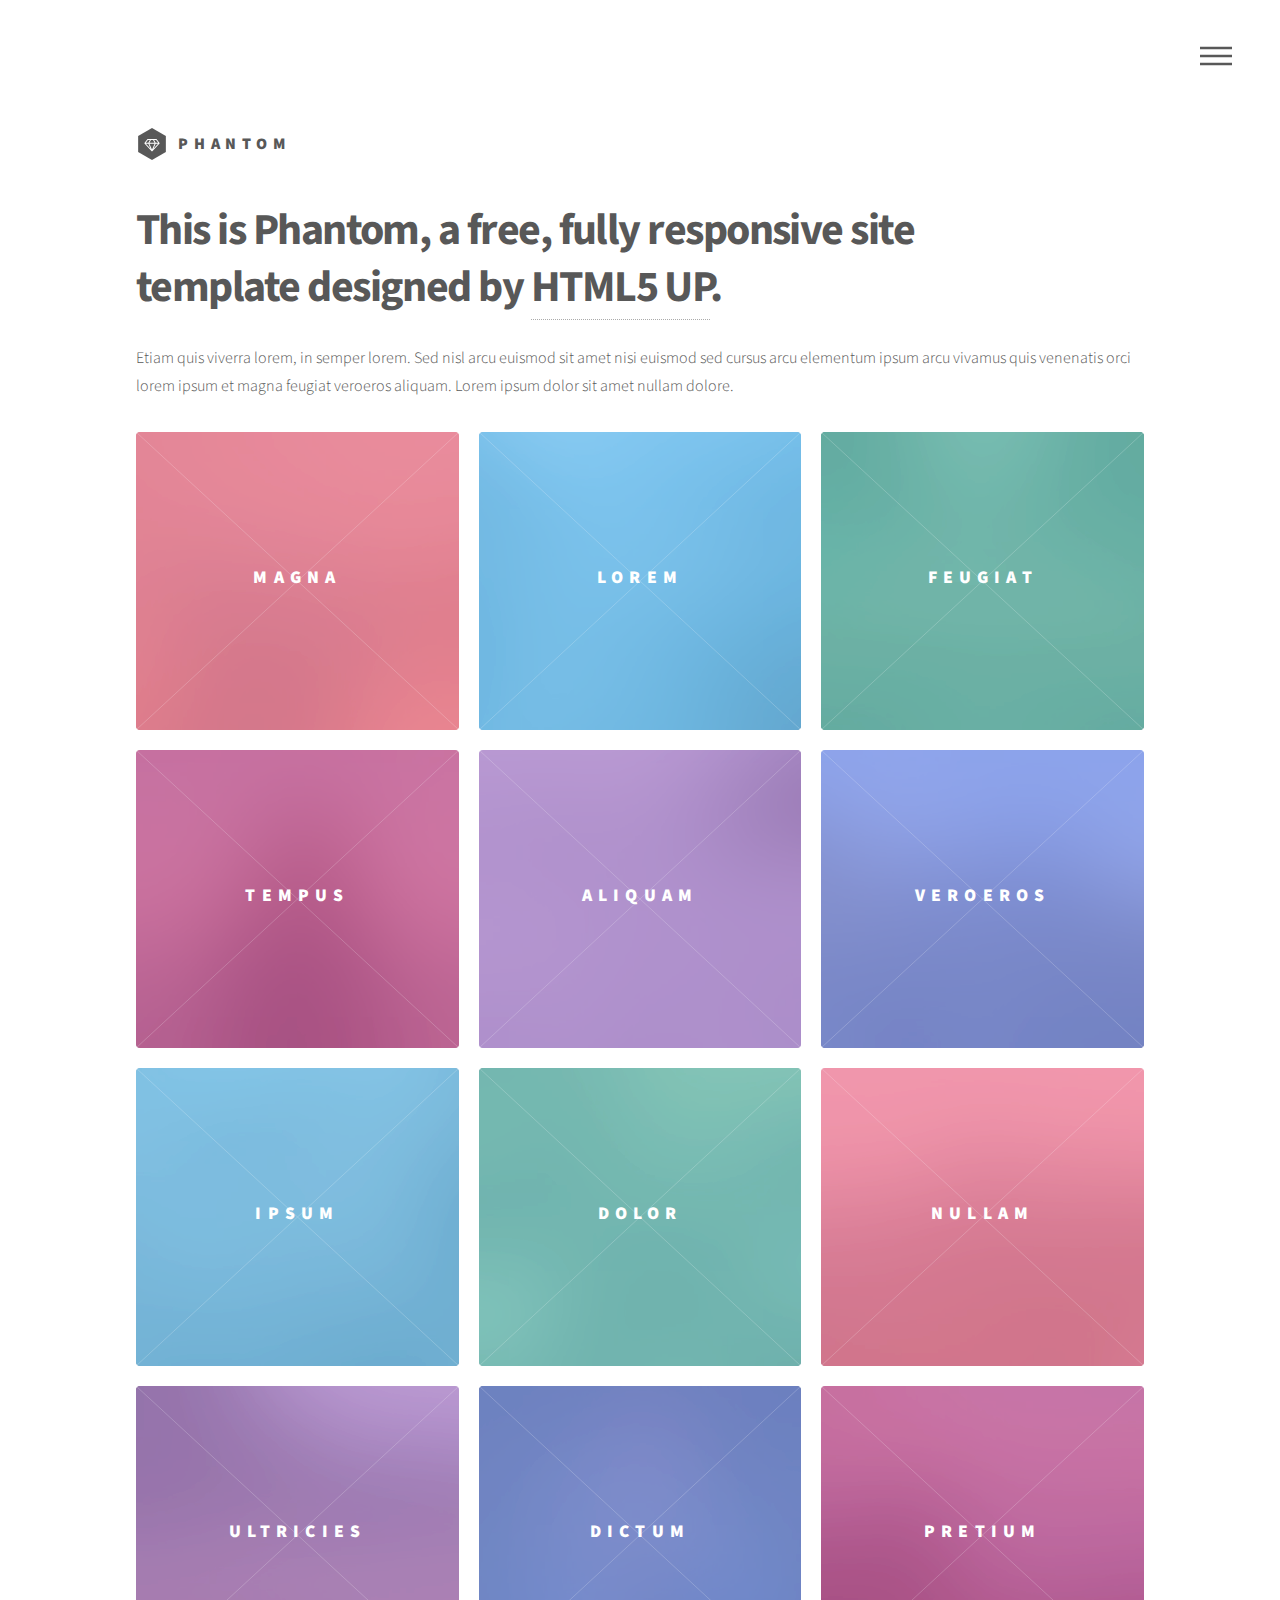
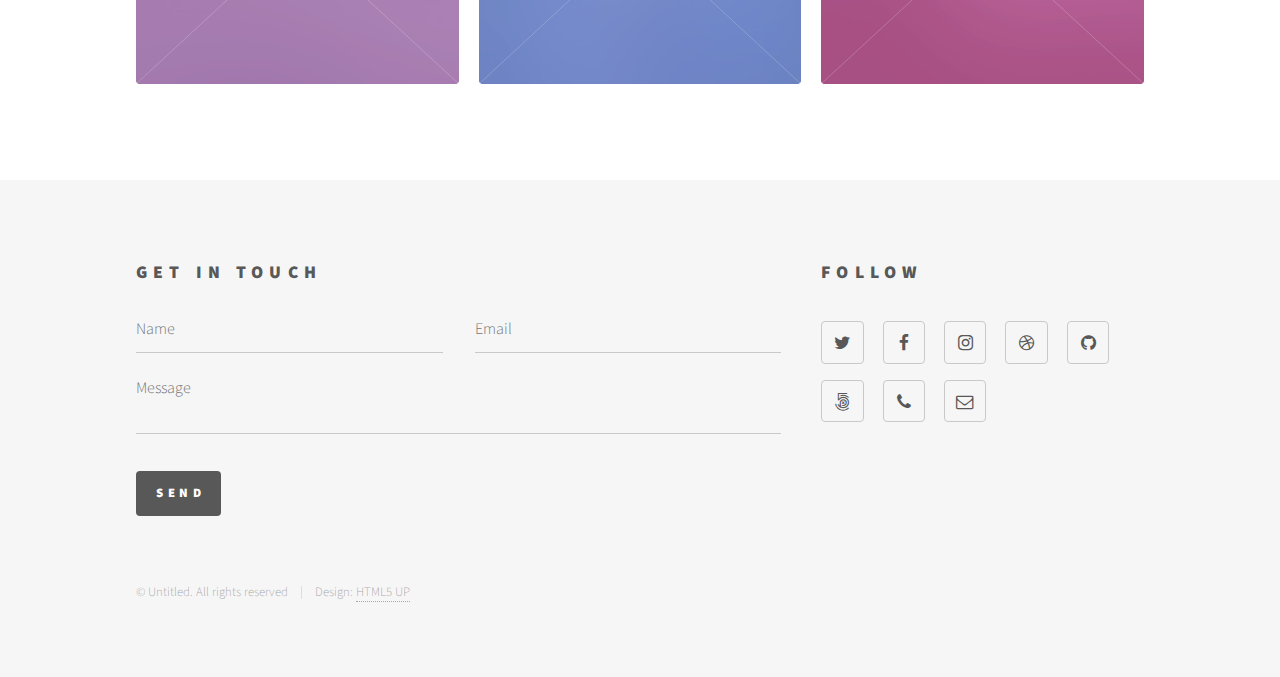
==== phantom/index.html @ 53f266ad "update2" ====
<!DOCTYPE HTML>
<!--
	Phantom by HTML5 UP
	html5up.net | @ajlkn
	Free for personal and commercial use under the CCA 3.0 license (html5up.net/license)
-->
<html>
	<head>
		<title>Phantom by HTML5 UP</title>
		<meta charset="utf-8" />
		<meta name="viewport" content="width=device-width, initial-scale=1" />
		<!--[if lte IE 8]><script src="assets/js/ie/html5shiv.js"></script><![endif]-->
		<link rel="stylesheet" href="assets/css/main.css" />
		<!--[if lte IE 9]><link rel="stylesheet" href="assets/css/ie9.css" /><![endif]-->
		<!--[if lte IE 8]><link rel="stylesheet" href="assets/css/ie8.css" /><![endif]-->
	</head>
	<body>
		<!-- Wrapper -->
			<div id="wrapper">

				<!-- Header -->
					<header id="header">
						<div class="inner">

							<!-- Logo -->
								<a href="index.html" class="logo">
									<span class="symbol"><img src="images/logo.svg" alt="" /></span><span class="title">Phantom</span>
								</a>

							<!-- Nav -->
								<nav>
									<ul>
										<li><a href="#menu">Menu</a></li>
									</ul>
								</nav>

						</div>
					</header>

				<!-- Menu -->
					<nav id="menu">
						<h2>Menu</h2>
						<ul>
							<li><a href="index.html">Home</a></li>
							<li><a href="generic.html">Ipsum veroeros</a></li>
							<li><a href="generic.html">Tempus etiam</a></li>
							<li><a href="generic.html">Consequat dolor</a></li>
							<li><a href="elements.html">Elements</a></li>
						</ul>
					</nav>

				<!-- Main -->
					<div id="main">
						<div class="inner">
							<header>
								<h1>This is Phantom, a free, fully responsive site<br />
								template designed by <a href="http://html5up.net">HTML5 UP</a>.</h1>
								<p>Etiam quis viverra lorem, in semper lorem. Sed nisl arcu euismod sit amet nisi euismod sed cursus arcu elementum ipsum arcu vivamus quis venenatis orci lorem ipsum et magna feugiat veroeros aliquam. Lorem ipsum dolor sit amet nullam dolore.</p>
							</header>
							<section class="tiles">
								<article class="style1">
									<span class="image">
										<img src="images/pic01.jpg" alt="" />
									</span>
									<a href="generic.html">
										<h2>Magna</h2>
										<div class="content">
											<p>Sed nisl arcu euismod sit amet nisi lorem etiam dolor veroeros et feugiat.</p>
										</div>
									</a>
								</article>
								<article class="style2">
									<span class="image">
										<img src="images/pic02.jpg" alt="" />
									</span>
									<a href="generic.html">
										<h2>Lorem</h2>
										<div class="content">
											<p>Sed nisl arcu euismod sit amet nisi lorem etiam dolor veroeros et feugiat.</p>
										</div>
									</a>
								</article>
								<article class="style3">
									<span class="image">
										<img src="images/pic03.jpg" alt="" />
									</span>
									<a href="generic.html">
										<h2>Feugiat</h2>
										<div class="content">
											<p>Sed nisl arcu euismod sit amet nisi lorem etiam dolor veroeros et feugiat.</p>
										</div>
									</a>
								</article>
								<article class="style4">
									<span class="image">
										<img src="images/pic04.jpg" alt="" />
									</span>
									<a href="generic.html">
										<h2>Tempus</h2>
										<div class="content">
											<p>Sed nisl arcu euismod sit amet nisi lorem etiam dolor veroeros et feugiat.</p>
										</div>
									</a>
								</article>
								<article class="style5">
									<span class="image">
										<img src="images/pic05.jpg" alt="" />
									</span>
									<a href="generic.html">
										<h2>Aliquam</h2>
										<div class="content">
											<p>Sed nisl arcu euismod sit amet nisi lorem etiam dolor veroeros et feugiat.</p>
										</div>
									</a>
								</article>
								<article class="style6">
									<span class="image">
										<img src="images/pic06.jpg" alt="" />
									</span>
									<a href="generic.html">
										<h2>Veroeros</h2>
										<div class="content">
											<p>Sed nisl arcu euismod sit amet nisi lorem etiam dolor veroeros et feugiat.</p>
										</div>
									</a>
								</article>
								<article class="style2">
									<span class="image">
										<img src="images/pic07.jpg" alt="" />
									</span>
									<a href="generic.html">
										<h2>Ipsum</h2>
										<div class="content">
											<p>Sed nisl arcu euismod sit amet nisi lorem etiam dolor veroeros et feugiat.</p>
										</div>
									</a>
								</article>
								<article class="style3">
									<span class="image">
										<img src="images/pic08.jpg" alt="" />
									</span>
									<a href="generic.html">
										<h2>Dolor</h2>
										<div class="content">
											<p>Sed nisl arcu euismod sit amet nisi lorem etiam dolor veroeros et feugiat.</p>
										</div>
									</a>
								</article>
								<article class="style1">
									<span class="image">
										<img src="images/pic09.jpg" alt="" />
									</span>
									<a href="generic.html">
										<h2>Nullam</h2>
										<div class="content">
											<p>Sed nisl arcu euismod sit amet nisi lorem etiam dolor veroeros et feugiat.</p>
										</div>
									</a>
								</article>
								<article class="style5">
									<span class="image">
										<img src="images/pic10.jpg" alt="" />
									</span>
									<a href="generic.html">
										<h2>Ultricies</h2>
										<div class="content">
											<p>Sed nisl arcu euismod sit amet nisi lorem etiam dolor veroeros et feugiat.</p>
										</div>
									</a>
								</article>
								<article class="style6">
									<span class="image">
										<img src="images/pic11.jpg" alt="" />
									</span>
									<a href="generic.html">
										<h2>Dictum</h2>
										<div class="content">
											<p>Sed nisl arcu euismod sit amet nisi lorem etiam dolor veroeros et feugiat.</p>
										</div>
									</a>
								</article>
								<article class="style4">
									<span class="image">
										<img src="images/pic12.jpg" alt="" />
									</span>
									<a href="generic.html">
										<h2>Pretium</h2>
										<div class="content">
											<p>Sed nisl arcu euismod sit amet nisi lorem etiam dolor veroeros et feugiat.</p>
										</div>
									</a>
								</article>
							</section>
						</div>
					</div>

				<!-- Footer -->
					<footer id="footer">
						<div class="inner">
							<section>
								<h2>Get in touch</h2>
								<form method="post" action="#">
									<div class="field half first">
										<input type="text" name="name" id="name" placeholder="Name" />
									</div>
									<div class="field half">
										<input type="email" name="email" id="email" placeholder="Email" />
									</div>
									<div class="field">
										<textarea name="message" id="message" placeholder="Message"></textarea>
									</div>
									<ul class="actions">
										<li><input type="submit" value="Send" class="special" /></li>
									</ul>
								</form>
							</section>
							<section>
								<h2>Follow</h2>
								<ul class="icons">
									<li><a href="#" class="icon style2 fa-twitter"><span class="label">Twitter</span></a></li>
									<li><a href="#" class="icon style2 fa-facebook"><span class="label">Facebook</span></a></li>
									<li><a href="#" class="icon style2 fa-instagram"><span class="label">Instagram</span></a></li>
									<li><a href="#" class="icon style2 fa-dribbble"><span class="label">Dribbble</span></a></li>
									<li><a href="#" class="icon style2 fa-github"><span class="label">GitHub</span></a></li>
									<li><a href="#" class="icon style2 fa-500px"><span class="label">500px</span></a></li>
									<li><a href="#" class="icon style2 fa-phone"><span class="label">Phone</span></a></li>
									<li><a href="#" class="icon style2 fa-envelope-o"><span class="label">Email</span></a></li>
								</ul>
							</section>
							<ul class="copyright">
								<li>&copy; Untitled. All rights reserved</li><li>Design: <a href="http://html5up.net">HTML5 UP</a></li>
							</ul>
						</div>
					</footer>

			</div>

		<!-- Scripts -->
			<script src="assets/js/jquery.min.js"></script>
			<script src="assets/js/skel.min.js"></script>
			<script src="assets/js/util.js"></script>
			<!--[if lte IE 8]><script src="assets/js/ie/respond.min.js"></script><![endif]-->
			<script src="assets/js/main.js"></script>

	</body>
</html>
---- phantom/assets/css/main.css ----
@import url(font-awesome.min.css);
@import url("http://fonts.googleapis.com/css?family=Source+Sans+Pro:300,700,900");

/*
	Phantom by HTML5 UP
	html5up.net | @ajlkn
	Free for personal and commercial use under the CCA 3.0 license (html5up.net/license)
*/

/* Reset */

	html, body, div, span, applet, object, iframe, h1, h2, h3, h4, h5, h6, p, blockquote, pre, a, abbr, acronym, address, big, cite, code, del, dfn, em, img, ins, kbd, q, s, samp, small, strike, strong, sub, sup, tt, var, b, u, i, center, dl, dt, dd, ol, ul, li, fieldset, form, label, legend, table, caption, tbody, tfoot, thead, tr, th, td, article, aside, canvas, details, embed, figure, figcaption, footer, header, hgroup, menu, nav, output, ruby, section, summary, time, mark, audio, video {
		margin: 0;
		padding: 0;
		border: 0;
		font-size: 100%;
		font: inherit;
		vertical-align: baseline;
	}

	article, aside, details, figcaption, figure, footer, header, hgroup, menu, nav, section {
		display: block;
	}

	body {
		line-height: 1;
	}

	ol, ul {
		list-style: none;
	}

	blockquote, q {
		quotes: none;
	}

	blockquote:before, blockquote:after, q:before, q:after {
		content: '';
		content: none;
	}

	table {
		border-collapse: collapse;
		border-spacing: 0;
	}

	body {
		-webkit-text-size-adjust: none;
	}

/* Box Model */

	*, *:before, *:after {
		-moz-box-sizing: border-box;
		-webkit-box-sizing: border-box;
		box-sizing: border-box;
	}

/* Grid */

	.row {
		border-bottom: solid 1px transparent;
		-moz-box-sizing: border-box;
		-webkit-box-sizing: border-box;
		box-sizing: border-box;
	}

	.row > * {
		float: left;
		-moz-box-sizing: border-box;
		-webkit-box-sizing: border-box;
		box-sizing: border-box;
	}

	.row:after, .row:before {
		content: '';
		display: block;
		clear: both;
		height: 0;
	}

	.row.uniform > * > :first-child {
		margin-top: 0;
	}

	.row.uniform > * > :last-child {
		margin-bottom: 0;
	}

	.row.\30 \25 > * {
		padding: 0 0 0 0em;
	}

	.row.\30 \25 {
		margin: 0 0 -1px 0em;
	}

	.row.uniform.\30 \25 > * {
		padding: 0em 0 0 0em;
	}

	.row.uniform.\30 \25 {
		margin: 0em 0 -1px 0em;
	}

	.row > * {
		padding: 0 0 0 2em;
	}

	.row {
		margin: 0 0 -1px -2em;
	}

	.row.uniform > * {
		padding: 2em 0 0 2em;
	}

	.row.uniform {
		margin: -2em 0 -1px -2em;
	}

	.row.\32 00\25 > * {
		padding: 0 0 0 4em;
	}

	.row.\32 00\25 {
		margin: 0 0 -1px -4em;
	}

	.row.uniform.\32 00\25 > * {
		padding: 4em 0 0 4em;
	}

	.row.uniform.\32 00\25 {
		margin: -4em 0 -1px -4em;
	}

	.row.\31 50\25 > * {
		padding: 0 0 0 3em;
	}

	.row.\31 50\25 {
		margin: 0 0 -1px -3em;
	}

	.row.uniform.\31 50\25 > * {
		padding: 3em 0 0 3em;
	}

	.row.uniform.\31 50\25 {
		margin: -3em 0 -1px -3em;
	}

	.row.\35 0\25 > * {
		padding: 0 0 0 1em;
	}

	.row.\35 0\25 {
		margin: 0 0 -1px -1em;
	}

	.row.uniform.\35 0\25 > * {
		padding: 1em 0 0 1em;
	}

	.row.uniform.\35 0\25 {
		margin: -1em 0 -1px -1em;
	}

	.row.\32 5\25 > * {
		padding: 0 0 0 0.5em;
	}

	.row.\32 5\25 {
		margin: 0 0 -1px -0.5em;
	}

	.row.uniform.\32 5\25 > * {
		padding: 0.5em 0 0 0.5em;
	}

	.row.uniform.\32 5\25 {
		margin: -0.5em 0 -1px -0.5em;
	}

	.\31 2u, .\31 2u\24 {
		width: 100%;
		clear: none;
		margin-left: 0;
	}

	.\31 1u, .\31 1u\24 {
		width: 91.6666666667%;
		clear: none;
		margin-left: 0;
	}

	.\31 0u, .\31 0u\24 {
		width: 83.3333333333%;
		clear: none;
		margin-left: 0;
	}

	.\39 u, .\39 u\24 {
		width: 75%;
		clear: none;
		margin-left: 0;
	}

	.\38 u, .\38 u\24 {
		width: 66.6666666667%;
		clear: none;
		margin-left: 0;
	}

	.\37 u, .\37 u\24 {
		width: 58.3333333333%;
		clear: none;
		margin-left: 0;
	}

	.\36 u, .\36 u\24 {
		width: 50%;
		clear: none;
		margin-left: 0;
	}

	.\35 u, .\35 u\24 {
		width: 41.6666666667%;
		clear: none;
		margin-left: 0;
	}

	.\34 u, .\34 u\24 {
		width: 33.3333333333%;
		clear: none;
		margin-left: 0;
	}

	.\33 u, .\33 u\24 {
		width: 25%;
		clear: none;
		margin-left: 0;
	}

	.\32 u, .\32 u\24 {
		width: 16.6666666667%;
		clear: none;
		margin-left: 0;
	}

	.\31 u, .\31 u\24 {
		width: 8.3333333333%;
		clear: none;
		margin-left: 0;
	}

	.\31 2u\24 + *,
	.\31 1u\24 + *,
	.\31 0u\24 + *,
	.\39 u\24 + *,
	.\38 u\24 + *,
	.\37 u\24 + *,
	.\36 u\24 + *,
	.\35 u\24 + *,
	.\34 u\24 + *,
	.\33 u\24 + *,
	.\32 u\24 + *,
	.\31 u\24 + * {
		clear: left;
	}

	.\-11u {
		margin-left: 91.66667%;
	}

	.\-10u {
		margin-left: 83.33333%;
	}

	.\-9u {
		margin-left: 75%;
	}

	.\-8u {
		margin-left: 66.66667%;
	}

	.\-7u {
		margin-left: 58.33333%;
	}

	.\-6u {
		margin-left: 50%;
	}

	.\-5u {
		margin-left: 41.66667%;
	}

	.\-4u {
		margin-left: 33.33333%;
	}

	.\-3u {
		margin-left: 25%;
	}

	.\-2u {
		margin-left: 16.66667%;
	}

	.\-1u {
		margin-left: 8.33333%;
	}

	@media screen and (max-width: 1680px) {

		.row > * {
			padding: 0 0 0 2em;
		}

		.row {
			margin: 0 0 -1px -2em;
		}

		.row.uniform > * {
			padding: 2em 0 0 2em;
		}

		.row.uniform {
			margin: -2em 0 -1px -2em;
		}

		.row.\32 00\25 > * {
			padding: 0 0 0 4em;
		}

		.row.\32 00\25 {
			margin: 0 0 -1px -4em;
		}

		.row.uniform.\32 00\25 > * {
			padding: 4em 0 0 4em;
		}

		.row.uniform.\32 00\25 {
			margin: -4em 0 -1px -4em;
		}

		.row.\31 50\25 > * {
			padding: 0 0 0 3em;
		}

		.row.\31 50\25 {
			margin: 0 0 -1px -3em;
		}

		.row.uniform.\31 50\25 > * {
			padding: 3em 0 0 3em;
		}

		.row.uniform.\31 50\25 {
			margin: -3em 0 -1px -3em;
		}

		.row.\35 0\25 > * {
			padding: 0 0 0 1em;
		}

		.row.\35 0\25 {
			margin: 0 0 -1px -1em;
		}

		.row.uniform.\35 0\25 > * {
			padding: 1em 0 0 1em;
		}

		.row.uniform.\35 0\25 {
			margin: -1em 0 -1px -1em;
		}

		.row.\32 5\25 > * {
			padding: 0 0 0 0.5em;
		}

		.row.\32 5\25 {
			margin: 0 0 -1px -0.5em;
		}

		.row.uniform.\32 5\25 > * {
			padding: 0.5em 0 0 0.5em;
		}

		.row.uniform.\32 5\25 {
			margin: -0.5em 0 -1px -0.5em;
		}

		.\31 2u\28xlarge\29, .\31 2u\24\28xlarge\29 {
			width: 100%;
			clear: none;
			margin-left: 0;
		}

		.\31 1u\28xlarge\29, .\31 1u\24\28xlarge\29 {
			width: 91.6666666667%;
			clear: none;
			margin-left: 0;
		}

		.\31 0u\28xlarge\29, .\31 0u\24\28xlarge\29 {
			width: 83.3333333333%;
			clear: none;
			margin-left: 0;
		}

		.\39 u\28xlarge\29, .\39 u\24\28xlarge\29 {
			width: 75%;
			clear: none;
			margin-left: 0;
		}

		.\38 u\28xlarge\29, .\38 u\24\28xlarge\29 {
			width: 66.6666666667%;
			clear: none;
			margin-left: 0;
		}

		.\37 u\28xlarge\29, .\37 u\24\28xlarge\29 {
			width: 58.3333333333%;
			clear: none;
			margin-left: 0;
		}

		.\36 u\28xlarge\29, .\36 u\24\28xlarge\29 {
			width: 50%;
			clear: none;
			margin-left: 0;
		}

		.\35 u\28xlarge\29, .\35 u\24\28xlarge\29 {
			width: 41.6666666667%;
			clear: none;
			margin-left: 0;
		}

		.\34 u\28xlarge\29, .\34 u\24\28xlarge\29 {
			width: 33.3333333333%;
			clear: none;
			margin-left: 0;
		}

		.\33 u\28xlarge\29, .\33 u\24\28xlarge\29 {
			width: 25%;
			clear: none;
			margin-left: 0;
		}

		.\32 u\28xlarge\29, .\32 u\24\28xlarge\29 {
			width: 16.6666666667%;
			clear: none;
			margin-left: 0;
		}

		.\31 u\28xlarge\29, .\31 u\24\28xlarge\29 {
			width: 8.3333333333%;
			clear: none;
			margin-left: 0;
		}

		.\31 2u\24\28xlarge\29 + *,
		.\31 1u\24\28xlarge\29 + *,
		.\31 0u\24\28xlarge\29 + *,
		.\39 u\24\28xlarge\29 + *,
		.\38 u\24\28xlarge\29 + *,
		.\37 u\24\28xlarge\29 + *,
		.\36 u\24\28xlarge\29 + *,
		.\35 u\24\28xlarge\29 + *,
		.\34 u\24\28xlarge\29 + *,
		.\33 u\24\28xlarge\29 + *,
		.\32 u\24\28xlarge\29 + *,
		.\31 u\24\28xlarge\29 + * {
			clear: left;
		}

		.\-11u\28xlarge\29 {
			margin-left: 91.66667%;
		}

		.\-10u\28xlarge\29 {
			margin-left: 83.33333%;
		}

		.\-9u\28xlarge\29 {
			margin-left: 75%;
		}

		.\-8u\28xlarge\29 {
			margin-left: 66.66667%;
		}

		.\-7u\28xlarge\29 {
			margin-left: 58.33333%;
		}

		.\-6u\28xlarge\29 {
			margin-left: 50%;
		}

		.\-5u\28xlarge\29 {
			margin-left: 41.66667%;
		}

		.\-4u\28xlarge\29 {
			margin-left: 33.33333%;
		}

		.\-3u\28xlarge\29 {
			margin-left: 25%;
		}

		.\-2u\28xlarge\29 {
			margin-left: 16.66667%;
		}

		.\-1u\28xlarge\29 {
			margin-left: 8.33333%;
		}

	}

	@media screen and (max-width: 1280px) {

		.row > * {
			padding: 0 0 0 2em;
		}

		.row {
			margin: 0 0 -1px -2em;
		}

		.row.uniform > * {
			padding: 2em 0 0 2em;
		}

		.row.uniform {
			margin: -2em 0 -1px -2em;
		}

		.row.\32 00\25 > * {
			padding: 0 0 0 4em;
		}

		.row.\32 00\25 {
			margin: 0 0 -1px -4em;
		}

		.row.uniform.\32 00\25 > * {
			padding: 4em 0 0 4em;
		}

		.row.uniform.\32 00\25 {
			margin: -4em 0 -1px -4em;
		}

		.row.\31 50\25 > * {
			padding: 0 0 0 3em;
		}

		.row.\31 50\25 {
			margin: 0 0 -1px -3em;
		}

		.row.uniform.\31 50\25 > * {
			padding: 3em 0 0 3em;
		}

		.row.uniform.\31 50\25 {
			margin: -3em 0 -1px -3em;
		}

		.row.\35 0\25 > * {
			padding: 0 0 0 1em;
		}

		.row.\35 0\25 {
			margin: 0 0 -1px -1em;
		}

		.row.uniform.\35 0\25 > * {
			padding: 1em 0 0 1em;
		}

		.row.uniform.\35 0\25 {
			margin: -1em 0 -1px -1em;
		}

		.row.\32 5\25 > * {
			padding: 0 0 0 0.5em;
		}

		.row.\32 5\25 {
			margin: 0 0 -1px -0.5em;
		}

		.row.uniform.\32 5\25 > * {
			padding: 0.5em 0 0 0.5em;
		}

		.row.uniform.\32 5\25 {
			margin: -0.5em 0 -1px -0.5em;
		}

		.\31 2u\28large\29, .\31 2u\24\28large\29 {
			width: 100%;
			clear: none;
			margin-left: 0;
		}

		.\31 1u\28large\29, .\31 1u\24\28large\29 {
			width: 91.6666666667%;
			clear: none;
			margin-left: 0;
		}

		.\31 0u\28large\29, .\31 0u\24\28large\29 {
			width: 83.3333333333%;
			clear: none;
			margin-left: 0;
		}

		.\39 u\28large\29, .\39 u\24\28large\29 {
			width: 75%;
			clear: none;
			margin-left: 0;
		}

		.\38 u\28large\29, .\38 u\24\28large\29 {
			width: 66.6666666667%;
			clear: none;
			margin-left: 0;
		}

		.\37 u\28large\29, .\37 u\24\28large\29 {
			width: 58.3333333333%;
			clear: none;
			margin-left: 0;
		}

		.\36 u\28large\29, .\36 u\24\28large\29 {
			width: 50%;
			clear: none;
			margin-left: 0;
		}

		.\35 u\28large\29, .\35 u\24\28large\29 {
			width: 41.6666666667%;
			clear: none;
			margin-left: 0;
		}

		.\34 u\28large\29, .\34 u\24\28large\29 {
			width: 33.3333333333%;
			clear: none;
			margin-left: 0;
		}

		.\33 u\28large\29, .\33 u\24\28large\29 {
			width: 25%;
			clear: none;
			margin-left: 0;
		}

		.\32 u\28large\29, .\32 u\24\28large\29 {
			width: 16.6666666667%;
			clear: none;
			margin-left: 0;
		}

		.\31 u\28large\29, .\31 u\24\28large\29 {
			width: 8.3333333333%;
			clear: none;
			margin-left: 0;
		}

		.\31 2u\24\28large\29 + *,
		.\31 1u\24\28large\29 + *,
		.\31 0u\24\28large\29 + *,
		.\39 u\24\28large\29 + *,
		.\38 u\24\28large\29 + *,
		.\37 u\24\28large\29 + *,
		.\36 u\24\28large\29 + *,
		.\35 u\24\28large\29 + *,
		.\34 u\24\28large\29 + *,
		.\33 u\24\28large\29 + *,
		.\32 u\24\28large\29 + *,
		.\31 u\24\28large\29 + * {
			clear: left;
		}

		.\-11u\28large\29 {
			margin-left: 91.66667%;
		}

		.\-10u\28large\29 {
			margin-left: 83.33333%;
		}

		.\-9u\28large\29 {
			margin-left: 75%;
		}

		.\-8u\28large\29 {
			margin-left: 66.66667%;
		}

		.\-7u\28large\29 {
			margin-left: 58.33333%;
		}

		.\-6u\28large\29 {
			margin-left: 50%;
		}

		.\-5u\28large\29 {
			margin-left: 41.66667%;
		}

		.\-4u\28large\29 {
			margin-left: 33.33333%;
		}

		.\-3u\28large\29 {
			margin-left: 25%;
		}

		.\-2u\28large\29 {
			margin-left: 16.66667%;
		}

		.\-1u\28large\29 {
			margin-left: 8.33333%;
		}

	}

	@media screen and (max-width: 980px) {

		.row > * {
			padding: 0 0 0 1.5em;
		}

		.row {
			margin: 0 0 -1px -1.5em;
		}

		.row.uniform > * {
			padding: 1.5em 0 0 1.5em;
		}

		.row.uniform {
			margin: -1.5em 0 -1px -1.5em;
		}

		.row.\32 00\25 > * {
			padding: 0 0 0 3em;
		}

		.row.\32 00\25 {
			margin: 0 0 -1px -3em;
		}

		.row.uniform.\32 00\25 > * {
			padding: 3em 0 0 3em;
		}

		.row.uniform.\32 00\25 {
			margin: -3em 0 -1px -3em;
		}

		.row.\31 50\25 > * {
			padding: 0 0 0 2.25em;
		}

		.row.\31 50\25 {
			margin: 0 0 -1px -2.25em;
		}

		.row.uniform.\31 50\25 > * {
			padding: 2.25em 0 0 2.25em;
		}

		.row.uniform.\31 50\25 {
			margin: -2.25em 0 -1px -2.25em;
		}

		.row.\35 0\25 > * {
			padding: 0 0 0 0.75em;
		}

		.row.\35 0\25 {
			margin: 0 0 -1px -0.75em;
		}

		.row.uniform.\35 0\25 > * {
			padding: 0.75em 0 0 0.75em;
		}

		.row.uniform.\35 0\25 {
			margin: -0.75em 0 -1px -0.75em;
		}

		.row.\32 5\25 > * {
			padding: 0 0 0 0.375em;
		}

		.row.\32 5\25 {
			margin: 0 0 -1px -0.375em;
		}

		.row.uniform.\32 5\25 > * {
			padding: 0.375em 0 0 0.375em;
		}

		.row.uniform.\32 5\25 {
			margin: -0.375em 0 -1px -0.375em;
		}

		.\31 2u\28medium\29, .\31 2u\24\28medium\29 {
			width: 100%;
			clear: none;
			margin-left: 0;
		}

		.\31 1u\28medium\29, .\31 1u\24\28medium\29 {
			width: 91.6666666667%;
			clear: none;
			margin-left: 0;
		}

		.\31 0u\28medium\29, .\31 0u\24\28medium\29 {
			width: 83.3333333333%;
			clear: none;
			margin-left: 0;
		}

		.\39 u\28medium\29, .\39 u\24\28medium\29 {
			width: 75%;
			clear: none;
			margin-left: 0;
		}

		.\38 u\28medium\29, .\38 u\24\28medium\29 {
			width: 66.6666666667%;
			clear: none;
			margin-left: 0;
		}

		.\37 u\28medium\29, .\37 u\24\28medium\29 {
			width: 58.3333333333%;
			clear: none;
			margin-left: 0;
		}

		.\36 u\28medium\29, .\36 u\24\28medium\29 {
			width: 50%;
			clear: none;
			margin-left: 0;
		}

		.\35 u\28medium\29, .\35 u\24\28medium\29 {
			width: 41.6666666667%;
			clear: none;
			margin-left: 0;
		}

		.\34 u\28medium\29, .\34 u\24\28medium\29 {
			width: 33.3333333333%;
			clear: none;
			margin-left: 0;
		}

		.\33 u\28medium\29, .\33 u\24\28medium\29 {
			width: 25%;
			clear: none;
			margin-left: 0;
		}

		.\32 u\28medium\29, .\32 u\24\28medium\29 {
			width: 16.6666666667%;
			clear: none;
			margin-left: 0;
		}

		.\31 u\28medium\29, .\31 u\24\28medium\29 {
			width: 8.3333333333%;
			clear: none;
			margin-left: 0;
		}

		.\31 2u\24\28medium\29 + *,
		.\31 1u\24\28medium\29 + *,
		.\31 0u\24\28medium\29 + *,
		.\39 u\24\28medium\29 + *,
		.\38 u\24\28medium\29 + *,
		.\37 u\24\28medium\29 + *,
		.\36 u\24\28medium\29 + *,
		.\35 u\24\28medium\29 + *,
		.\34 u\24\28medium\29 + *,
		.\33 u\24\28medium\29 + *,
		.\32 u\24\28medium\29 + *,
		.\31 u\24\28medium\29 + * {
			clear: left;
		}

		.\-11u\28medium\29 {
			margin-left: 91.66667%;
		}

		.\-10u\28medium\29 {
			margin-left: 83.33333%;
		}

		.\-9u\28medium\29 {
			margin-left: 75%;
		}

		.\-8u\28medium\29 {
			margin-left: 66.66667%;
		}

		.\-7u\28medium\29 {
			margin-left: 58.33333%;
		}

		.\-6u\28medium\29 {
			margin-left: 50%;
		}

		.\-5u\28medium\29 {
			margin-left: 41.66667%;
		}

		.\-4u\28medium\29 {
			margin-left: 33.33333%;
		}

		.\-3u\28medium\29 {
			margin-left: 25%;
		}

		.\-2u\28medium\29 {
			margin-left: 16.66667%;
		}

		.\-1u\28medium\29 {
			margin-left: 8.33333%;
		}

	}

	@media screen and (max-width: 736px) {

		.row > * {
			padding: 0 0 0 1em;
		}

		.row {
			margin: 0 0 -1px -1em;
		}

		.row.uniform > * {
			padding: 1em 0 0 1em;
		}

		.row.uniform {
			margin: -1em 0 -1px -1em;
		}

		.row.\32 00\25 > * {
			padding: 0 0 0 2em;
		}

		.row.\32 00\25 {
			margin: 0 0 -1px -2em;
		}

		.row.uniform.\32 00\25 > * {
			padding: 2em 0 0 2em;
		}

		.row.uniform.\32 00\25 {
			margin: -2em 0 -1px -2em;
		}

		.row.\31 50\25 > * {
			padding: 0 0 0 1.5em;
		}

		.row.\31 50\25 {
			margin: 0 0 -1px -1.5em;
		}

		.row.uniform.\31 50\25 > * {
			padding: 1.5em 0 0 1.5em;
		}

		.row.uniform.\31 50\25 {
			margin: -1.5em 0 -1px -1.5em;
		}

		.row.\35 0\25 > * {
			padding: 0 0 0 0.5em;
		}

		.row.\35 0\25 {
			margin: 0 0 -1px -0.5em;
		}

		.row.uniform.\35 0\25 > * {
			padding: 0.5em 0 0 0.5em;
		}

		.row.uniform.\35 0\25 {
			margin: -0.5em 0 -1px -0.5em;
		}

		.row.\32 5\25 > * {
			padding: 0 0 0 0.25em;
		}

		.row.\32 5\25 {
			margin: 0 0 -1px -0.25em;
		}

		.row.uniform.\32 5\25 > * {
			padding: 0.25em 0 0 0.25em;
		}

		.row.uniform.\32 5\25 {
			margin: -0.25em 0 -1px -0.25em;
		}

		.\31 2u\28small\29, .\31 2u\24\28small\29 {
			width: 100%;
			clear: none;
			margin-left: 0;
		}

		.\31 1u\28small\29, .\31 1u\24\28small\29 {
			width: 91.6666666667%;
			clear: none;
			margin-left: 0;
		}

		.\31 0u\28small\29, .\31 0u\24\28small\29 {
			width: 83.3333333333%;
			clear: none;
			margin-left: 0;
		}

		.\39 u\28small\29, .\39 u\24\28small\29 {
			width: 75%;
			clear: none;
			margin-left: 0;
		}

		.\38 u\28small\29, .\38 u\24\28small\29 {
			width: 66.6666666667%;
			clear: none;
			margin-left: 0;
		}

		.\37 u\28small\29, .\37 u\24\28small\29 {
			width: 58.3333333333%;
			clear: none;
			margin-left: 0;
		}

		.\36 u\28small\29, .\36 u\24\28small\29 {
			width: 50%;
			clear: none;
			margin-left: 0;
		}

		.\35 u\28small\29, .\35 u\24\28small\29 {
			width: 41.6666666667%;
			clear: none;
			margin-left: 0;
		}

		.\34 u\28small\29, .\34 u\24\28small\29 {
			width: 33.3333333333%;
			clear: none;
			margin-left: 0;
		}

		.\33 u\28small\29, .\33 u\24\28small\29 {
			width: 25%;
			clear: none;
			margin-left: 0;
		}

		.\32 u\28small\29, .\32 u\24\28small\29 {
			width: 16.6666666667%;
			clear: none;
			margin-left: 0;
		}

		.\31 u\28small\29, .\31 u\24\28small\29 {
			width: 8.3333333333%;
			clear: none;
			margin-left: 0;
		}

		.\31 2u\24\28small\29 + *,
		.\31 1u\24\28small\29 + *,
		.\31 0u\24\28small\29 + *,
		.\39 u\24\28small\29 + *,
		.\38 u\24\28small\29 + *,
		.\37 u\24\28small\29 + *,
		.\36 u\24\28small\29 + *,
		.\35 u\24\28small\29 + *,
		.\34 u\24\28small\29 + *,
		.\33 u\24\28small\29 + *,
		.\32 u\24\28small\29 + *,
		.\31 u\24\28small\29 + * {
			clear: left;
		}

		.\-11u\28small\29 {
			margin-left: 91.66667%;
		}

		.\-10u\28small\29 {
			margin-left: 83.33333%;
		}

		.\-9u\28small\29 {
			margin-left: 75%;
		}

		.\-8u\28small\29 {
			margin-left: 66.66667%;
		}

		.\-7u\28small\29 {
			margin-left: 58.33333%;
		}

		.\-6u\28small\29 {
			margin-left: 50%;
		}

		.\-5u\28small\29 {
			margin-left: 41.66667%;
		}

		.\-4u\28small\29 {
			margin-left: 33.33333%;
		}

		.\-3u\28small\29 {
			margin-left: 25%;
		}

		.\-2u\28small\29 {
			margin-left: 16.66667%;
		}

		.\-1u\28small\29 {
			margin-left: 8.33333%;
		}

	}

	@media screen and (max-width: 480px) {

		.row > * {
			padding: 0 0 0 1em;
		}

		.row {
			margin: 0 0 -1px -1em;
		}

		.row.uniform > * {
			padding: 1em 0 0 1em;
		}

		.row.uniform {
			margin: -1em 0 -1px -1em;
		}

		.row.\32 00\25 > * {
			padding: 0 0 0 2em;
		}

		.row.\32 00\25 {
			margin: 0 0 -1px -2em;
		}

		.row.uniform.\32 00\25 > * {
			padding: 2em 0 0 2em;
		}

		.row.uniform.\32 00\25 {
			margin: -2em 0 -1px -2em;
		}

		.row.\31 50\25 > * {
			padding: 0 0 0 1.5em;
		}

		.row.\31 50\25 {
			margin: 0 0 -1px -1.5em;
		}

		.row.uniform.\31 50\25 > * {
			padding: 1.5em 0 0 1.5em;
		}

		.row.uniform.\31 50\25 {
			margin: -1.5em 0 -1px -1.5em;
		}

		.row.\35 0\25 > * {
			padding: 0 0 0 0.5em;
		}

		.row.\35 0\25 {
			margin: 0 0 -1px -0.5em;
		}

		.row.uniform.\35 0\25 > * {
			padding: 0.5em 0 0 0.5em;
		}

		.row.uniform.\35 0\25 {
			margin: -0.5em 0 -1px -0.5em;
		}

		.row.\32 5\25 > * {
			padding: 0 0 0 0.25em;
		}

		.row.\32 5\25 {
			margin: 0 0 -1px -0.25em;
		}

		.row.uniform.\32 5\25 > * {
			padding: 0.25em 0 0 0.25em;
		}

		.row.uniform.\32 5\25 {
			margin: -0.25em 0 -1px -0.25em;
		}

		.\31 2u\28xsmall\29, .\31 2u\24\28xsmall\29 {
			width: 100%;
			clear: none;
			margin-left: 0;
		}

		.\31 1u\28xsmall\29, .\31 1u\24\28xsmall\29 {
			width: 91.6666666667%;
			clear: none;
			margin-left: 0;
		}

		.\31 0u\28xsmall\29, .\31 0u\24\28xsmall\29 {
			width: 83.3333333333%;
			clear: none;
			margin-left: 0;
		}

		.\39 u\28xsmall\29, .\39 u\24\28xsmall\29 {
			width: 75%;
			clear: none;
			margin-left: 0;
		}

		.\38 u\28xsmall\29, .\38 u\24\28xsmall\29 {
			width: 66.6666666667%;
			clear: none;
			margin-left: 0;
		}

		.\37 u\28xsmall\29, .\37 u\24\28xsmall\29 {
			width: 58.3333333333%;
			clear: none;
			margin-left: 0;
		}

		.\36 u\28xsmall\29, .\36 u\24\28xsmall\29 {
			width: 50%;
			clear: none;
			margin-left: 0;
		}

		.\35 u\28xsmall\29, .\35 u\24\28xsmall\29 {
			width: 41.6666666667%;
			clear: none;
			margin-left: 0;
		}

		.\34 u\28xsmall\29, .\34 u\24\28xsmall\29 {
			width: 33.3333333333%;
			clear: none;
			margin-left: 0;
		}

		.\33 u\28xsmall\29, .\33 u\24\28xsmall\29 {
			width: 25%;
			clear: none;
			margin-left: 0;
		}

		.\32 u\28xsmall\29, .\32 u\24\28xsmall\29 {
			width: 16.6666666667%;
			clear: none;
			margin-left: 0;
		}

		.\31 u\28xsmall\29, .\31 u\24\28xsmall\29 {
			width: 8.3333333333%;
			clear: none;
			margin-left: 0;
		}

		.\31 2u\24\28xsmall\29 + *,
		.\31 1u\24\28xsmall\29 + *,
		.\31 0u\24\28xsmall\29 + *,
		.\39 u\24\28xsmall\29 + *,
		.\38 u\24\28xsmall\29 + *,
		.\37 u\24\28xsmall\29 + *,
		.\36 u\24\28xsmall\29 + *,
		.\35 u\24\28xsmall\29 + *,
		.\34 u\24\28xsmall\29 + *,
		.\33 u\24\28xsmall\29 + *,
		.\32 u\24\28xsmall\29 + *,
		.\31 u\24\28xsmall\29 + * {
			clear: left;
		}

		.\-11u\28xsmall\29 {
			margin-left: 91.66667%;
		}

		.\-10u\28xsmall\29 {
			margin-left: 83.33333%;
		}

		.\-9u\28xsmall\29 {
			margin-left: 75%;
		}

		.\-8u\28xsmall\29 {
			margin-left: 66.66667%;
		}

		.\-7u\28xsmall\29 {
			margin-left: 58.33333%;
		}

		.\-6u\28xsmall\29 {
			margin-left: 50%;
		}

		.\-5u\28xsmall\29 {
			margin-left: 41.66667%;
		}

		.\-4u\28xsmall\29 {
			margin-left: 33.33333%;
		}

		.\-3u\28xsmall\29 {
			margin-left: 25%;
		}

		.\-2u\28xsmall\29 {
			margin-left: 16.66667%;
		}

		.\-1u\28xsmall\29 {
			margin-left: 8.33333%;
		}

	}

	@media screen and (max-width: 360px) {

		.row > * {
			padding: 0 0 0 1em;
		}

		.row {
			margin: 0 0 -1px -1em;
		}

		.row.uniform > * {
			padding: 1em 0 0 1em;
		}

		.row.uniform {
			margin: -1em 0 -1px -1em;
		}

		.row.\32 00\25 > * {
			padding: 0 0 0 2em;
		}

		.row.\32 00\25 {
			margin: 0 0 -1px -2em;
		}

		.row.uniform.\32 00\25 > * {
			padding: 2em 0 0 2em;
		}

		.row.uniform.\32 00\25 {
			margin: -2em 0 -1px -2em;
		}

		.row.\31 50\25 > * {
			padding: 0 0 0 1.5em;
		}

		.row.\31 50\25 {
			margin: 0 0 -1px -1.5em;
		}

		.row.uniform.\31 50\25 > * {
			padding: 1.5em 0 0 1.5em;
		}

		.row.uniform.\31 50\25 {
			margin: -1.5em 0 -1px -1.5em;
		}

		.row.\35 0\25 > * {
			padding: 0 0 0 0.5em;
		}

		.row.\35 0\25 {
			margin: 0 0 -1px -0.5em;
		}

		.row.uniform.\35 0\25 > * {
			padding: 0.5em 0 0 0.5em;
		}

		.row.uniform.\35 0\25 {
			margin: -0.5em 0 -1px -0.5em;
		}

		.row.\32 5\25 > * {
			padding: 0 0 0 0.25em;
		}

		.row.\32 5\25 {
			margin: 0 0 -1px -0.25em;
		}

		.row.uniform.\32 5\25 > * {
			padding: 0.25em 0 0 0.25em;
		}

		.row.uniform.\32 5\25 {
			margin: -0.25em 0 -1px -0.25em;
		}

		.\31 2u\28xxsmall\29, .\31 2u\24\28xxsmall\29 {
			width: 100%;
			clear: none;
			margin-left: 0;
		}

		.\31 1u\28xxsmall\29, .\31 1u\24\28xxsmall\29 {
			width: 91.6666666667%;
			clear: none;
			margin-left: 0;
		}

		.\31 0u\28xxsmall\29, .\31 0u\24\28xxsmall\29 {
			width: 83.3333333333%;
			clear: none;
			margin-left: 0;
		}

		.\39 u\28xxsmall\29, .\39 u\24\28xxsmall\29 {
			width: 75%;
			clear: none;
			margin-left: 0;
		}

		.\38 u\28xxsmall\29, .\38 u\24\28xxsmall\29 {
			width: 66.6666666667%;
			clear: none;
			margin-left: 0;
		}

		.\37 u\28xxsmall\29, .\37 u\24\28xxsmall\29 {
			width: 58.3333333333%;
			clear: none;
			margin-left: 0;
		}

		.\36 u\28xxsmall\29, .\36 u\24\28xxsmall\29 {
			width: 50%;
			clear: none;
			margin-left: 0;
		}

		.\35 u\28xxsmall\29, .\35 u\24\28xxsmall\29 {
			width: 41.6666666667%;
			clear: none;
			margin-left: 0;
		}

		.\34 u\28xxsmall\29, .\34 u\24\28xxsmall\29 {
			width: 33.3333333333%;
			clear: none;
			margin-left: 0;
		}

		.\33 u\28xxsmall\29, .\33 u\24\28xxsmall\29 {
			width: 25%;
			clear: none;
			margin-left: 0;
		}

		.\32 u\28xxsmall\29, .\32 u\24\28xxsmall\29 {
			width: 16.6666666667%;
			clear: none;
			margin-left: 0;
		}

		.\31 u\28xxsmall\29, .\31 u\24\28xxsmall\29 {
			width: 8.3333333333%;
			clear: none;
			margin-left: 0;
		}

		.\31 2u\24\28xxsmall\29 + *,
		.\31 1u\24\28xxsmall\29 + *,
		.\31 0u\24\28xxsmall\29 + *,
		.\39 u\24\28xxsmall\29 + *,
		.\38 u\24\28xxsmall\29 + *,
		.\37 u\24\28xxsmall\29 + *,
		.\36 u\24\28xxsmall\29 + *,
		.\35 u\24\28xxsmall\29 + *,
		.\34 u\24\28xxsmall\29 + *,
		.\33 u\24\28xxsmall\29 + *,
		.\32 u\24\28xxsmall\29 + *,
		.\31 u\24\28xxsmall\29 + * {
			clear: left;
		}

		.\-11u\28xxsmall\29 {
			margin-left: 91.66667%;
		}

		.\-10u\28xxsmall\29 {
			margin-left: 83.33333%;
		}

		.\-9u\28xxsmall\29 {
			margin-left: 75%;
		}

		.\-8u\28xxsmall\29 {
			margin-left: 66.66667%;
		}

		.\-7u\28xxsmall\29 {
			margin-left: 58.33333%;
		}

		.\-6u\28xxsmall\29 {
			margin-left: 50%;
		}

		.\-5u\28xxsmall\29 {
			margin-left: 41.66667%;
		}

		.\-4u\28xxsmall\29 {
			margin-left: 33.33333%;
		}

		.\-3u\28xxsmall\29 {
			margin-left: 25%;
		}

		.\-2u\28xxsmall\29 {
			margin-left: 16.66667%;
		}

		.\-1u\28xxsmall\29 {
			margin-left: 8.33333%;
		}

	}

/* Basic */

	@-ms-viewport {
		width: device-width;
	}

	body {
		-ms-overflow-style: scrollbar;
	}

	@media screen and (max-width: 480px) {

		html, body {
			min-width: 320px;
		}

	}

	body {
		background: #ffffff;
	}

		body.is-loading *, body.is-loading *:before, body.is-loading *:after {
			-moz-animation: none !important;
			-webkit-animation: none !important;
			-ms-animation: none !important;
			animation: none !important;
			-moz-transition: none !important;
			-webkit-transition: none !important;
			-ms-transition: none !important;
			transition: none !important;
		}

/* Type */

	body, input, select, textarea {
		color: #585858;
		font-family: "Source Sans Pro", Helvetica, sans-serif;
		font-size: 16pt;
		font-weight: 300;
		line-height: 1.75;
	}

		@media screen and (max-width: 1680px) {

			body, input, select, textarea {
				font-size: 14pt;
			}

		}

		@media screen and (max-width: 1280px) {

			body, input, select, textarea {
				font-size: 12pt;
			}

		}

	a {
		-moz-transition: border-bottom-color 0.2s ease, color 0.2s ease;
		-webkit-transition: border-bottom-color 0.2s ease, color 0.2s ease;
		-ms-transition: border-bottom-color 0.2s ease, color 0.2s ease;
		transition: border-bottom-color 0.2s ease, color 0.2s ease;
		text-decoration: none;
		color: #585858;
		border-bottom: dotted 1px rgba(88, 88, 88, 0.5);
	}

		a:hover {
			border-bottom-color: transparent;
			color: #f2849e !important;
		}

	strong, b {
		font-weight: 900;
	}

	em, i {
		font-style: italic;
	}

	p {
		margin: 0 0 2em 0;
	}

	h1 {
		font-size: 2.75em;
		font-weight: 700;
		line-height: 1.3;
		margin: 0 0 1em 0;
		letter-spacing: -0.035em;
	}

		h1 a {
			color: inherit;
		}

		@media screen and (max-width: 736px) {

			h1 {
				font-size: 2em;
				margin: 0 0 1em 0;
			}

		}

		@media screen and (max-width: 360px) {

			h1 {
				font-size: 1.75em;
			}

		}

	h2, h3, h4, h5, h6 {
		font-weight: 900;
		line-height: 1.5;
		margin: 0 0 2em 0;
		text-transform: uppercase;
		letter-spacing: 0.35em;
	}

		h2 a, h3 a, h4 a, h5 a, h6 a {
			color: inherit;
		}

	h2 {
		font-size: 1.1em;
	}

	h3 {
		font-size: 1em;
	}

	h4 {
		font-size: 0.8em;
	}

	h5 {
		font-size: 0.8em;
	}

	h6 {
		font-size: 0.8em;
	}

	@media screen and (max-width: 980px) {

		h1 br, h2 br, h3 br, h4 br, h5 br, h6 br {
			display: none;
		}

	}

	@media screen and (max-width: 736px) {

		h2 {
			font-size: 1em;
		}

		h3 {
			font-size: 0.8em;
		}

	}

	sub {
		font-size: 0.8em;
		position: relative;
		top: 0.5em;
	}

	sup {
		font-size: 0.8em;
		position: relative;
		top: -0.5em;
	}

	blockquote {
		border-left: solid 4px #c9c9c9;
		font-style: italic;
		margin: 0 0 2em 0;
		padding: 0.5em 0 0.5em 2em;
	}

	code {
		background: rgba(144, 144, 144, 0.075);
		border-radius: 4px;
		border: solid 1px #c9c9c9;
		font-family: "Courier New", monospace;
		font-size: 0.9em;
		margin: 0 0.25em;
		padding: 0.25em 0.65em;
	}

	pre {
		-webkit-overflow-scrolling: touch;
		font-family: "Courier New", monospace;
		font-size: 0.9em;
		margin: 0 0 2em 0;
	}

		pre code {
			display: block;
			line-height: 1.75;
			padding: 1em 1.5em;
			overflow-x: auto;
		}

	hr {
		border: 0;
		border-bottom: solid 1px #c9c9c9;
		margin: 2em 0;
	}

		hr.major {
			margin: 3em 0;
		}

	.align-left {
		text-align: left;
	}

	.align-center {
		text-align: center;
	}

	.align-right {
		text-align: right;
	}

/* Section/Article */

	section.special, article.special {
		text-align: center;
	}

	header p {
		margin-top: -1em;
	}

	@media screen and (max-width: 736px) {

		header p {
			margin-top: 0;
		}

	}

/* Icon */

	.icon {
		text-decoration: none;
		border-bottom: none;
		position: relative;
	}

		.icon:before {
			-moz-osx-font-smoothing: grayscale;
			-webkit-font-smoothing: antialiased;
			font-family: FontAwesome;
			font-style: normal;
			font-weight: normal;
			text-transform: none !important;
		}

		.icon > .label {
			display: none;
		}

		.icon.style2 {
			-moz-transition: background-color 0.2s ease-in-out, color 0.2s ease-in-out, border-color 0.2s ease-in-out;
			-webkit-transition: background-color 0.2s ease-in-out, color 0.2s ease-in-out, border-color 0.2s ease-in-out;
			-ms-transition: background-color 0.2s ease-in-out, color 0.2s ease-in-out, border-color 0.2s ease-in-out;
			transition: background-color 0.2s ease-in-out, color 0.2s ease-in-out, border-color 0.2s ease-in-out;
			background-color: transparent;
			border: solid 1px #c9c9c9;
			border-radius: 4px;
			width: 2.65em;
			height: 2.65em;
			display: inline-block;
			text-align: center;
			line-height: 2.65em;
			color: inherit;
		}

			.icon.style2:before {
				font-size: 1.1em;
			}

			.icon.style2:hover {
				color: #f2849e;
				border-color: #f2849e;
			}

			.icon.style2:active {
				background-color: rgba(242, 132, 158, 0.1);
			}

/* List */

	ol {
		list-style: decimal;
		margin: 0 0 2em 0;
		padding-left: 1.25em;
	}

		ol li {
			padding-left: 0.25em;
		}

	ul {
		list-style: disc;
		margin: 0 0 2em 0;
		padding-left: 1em;
	}

		ul li {
			padding-left: 0.5em;
		}

		ul.alt {
			list-style: none;
			padding-left: 0;
		}

			ul.alt li {
				border-top: solid 1px #c9c9c9;
				padding: 0.5em 0;
			}

				ul.alt li:first-child {
					border-top: 0;
					padding-top: 0;
				}

		ul.icons {
			cursor: default;
			list-style: none;
			padding-left: 0;
			margin: -1em 0 2em -1em;
		}

			ul.icons li {
				display: inline-block;
				padding: 1em 0 0 1em;
			}

		ul.actions {
			cursor: default;
			list-style: none;
			padding-left: 0;
		}

			ul.actions li {
				display: inline-block;
				padding: 0 1em 0 0;
				vertical-align: middle;
			}

				ul.actions li:last-child {
					padding-right: 0;
				}

			ul.actions.small li {
				padding: 0 0.5em 0 0;
			}

			ul.actions.vertical li {
				display: block;
				padding: 1em 0 0 0;
			}

				ul.actions.vertical li:first-child {
					padding-top: 0;
				}

				ul.actions.vertical li > * {
					margin-bottom: 0;
				}

			ul.actions.vertical.small li {
				padding: 0.5em 0 0 0;
			}

				ul.actions.vertical.small li:first-child {
					padding-top: 0;
				}

			ul.actions.fit {
				display: table;
				margin-left: -1em;
				padding: 0;
				table-layout: fixed;
				width: calc(100% + 1em);
			}

				ul.actions.fit li {
					display: table-cell;
					padding: 0 0 0 1em;
				}

					ul.actions.fit li > * {
						margin-bottom: 0;
					}

				ul.actions.fit.small {
					margin-left: -0.5em;
					width: calc(100% + 0.5em);
				}

					ul.actions.fit.small li {
						padding: 0 0 0 0.5em;
					}

			@media screen and (max-width: 480px) {

				ul.actions {
					margin: 0 0 2em 0;
				}

					ul.actions li {
						padding: 1em 0 0 0;
						display: block;
						text-align: center;
						width: 100%;
					}

						ul.actions li:first-child {
							padding-top: 0;
						}

						ul.actions li > * {
							width: 100%;
							margin: 0 !important;
						}

							ul.actions li > *.icon:before {
								margin-left: -2em;
							}

					ul.actions.small li {
						padding: 0.5em 0 0 0;
					}

						ul.actions.small li:first-child {
							padding-top: 0;
						}

			}

	dl {
		margin: 0 0 2em 0;
	}

		dl dt {
			display: block;
			font-weight: 900;
			margin: 0 0 1em 0;
		}

		dl dd {
			margin-left: 2em;
		}

/* Form */

	form {
		margin: -1em 0 2em 0;
	}

		form:after {
			content: '';
			display: block;
			clear: both;
			height: 1px;
		}

		form .field {
			position: relative;
			float: left;
			margin: 0 0 1.3em 0;
			vertical-align: top;
			width: 100%;
		}

		form .half {
			width: calc(50% + 1em) !important;
			padding-left: 2em;
		}

		form .half.first {
			width: calc(50% - 1em) !important;
			padding-left: 0;
		}

		form :last-child {
			margin-bottom: 0;
		}

		form .half:nth-last-child(2) {
			margin-bottom: 0;
		}

		form .actions {
			position: relative;
			clear: both;
			padding-top: 1em;
		}

		@media screen and (max-width: 480px) {

			form .half {
				width: 100% !important;
				padding-left: 0;
			}

			form .half.first {
				width: 100% !important;
				padding-left: 0;
			}

			form .half:nth-last-child(2) {
				margin: 0 0 1.3em 0;
			}

		}

	label {
		display: block;
		font-size: 0.9em;
		font-weight: 900;
		margin: 0 0 1em 0;
	}

	input[type="text"],
	input[type="password"],
	input[type="email"],
	input[type="tel"],
	select,
	textarea {
		-moz-appearance: none;
		-webkit-appearance: none;
		-ms-appearance: none;
		appearance: none;
		background-color: transparent;
		border: none;
		border-radius: 0;
		border-bottom: solid 1px #c9c9c9;
		color: inherit;
		display: block;
		outline: 0;
		padding: 0;
		text-decoration: none;
		width: 100%;
	}

		input[type="text"]:invalid,
		input[type="password"]:invalid,
		input[type="email"]:invalid,
		input[type="tel"]:invalid,
		select:invalid,
		textarea:invalid {
			box-shadow: none;
		}

		input[type="text"]:focus,
		input[type="password"]:focus,
		input[type="email"]:focus,
		input[type="tel"]:focus,
		select:focus,
		textarea:focus {
			border-bottom-color: #f2849e;
			box-shadow: inset 0 -1px 0 0 #f2849e;
		}

	.select-wrapper {
		text-decoration: none;
		display: block;
		position: relative;
	}

		.select-wrapper:before {
			-moz-osx-font-smoothing: grayscale;
			-webkit-font-smoothing: antialiased;
			font-family: FontAwesome;
			font-style: normal;
			font-weight: normal;
			text-transform: none !important;
		}

		.select-wrapper:before {
			color: #c9c9c9;
			content: '\f078';
			display: block;
			height: 3em;
			line-height: 3em;
			pointer-events: none;
			position: absolute;
			right: 0;
			text-align: center;
			top: 0;
			width: 3em;
		}

		.select-wrapper select::-ms-expand {
			display: none;
		}

	input[type="text"],
	input[type="password"],
	input[type="email"],
	select {
		height: 3em;
	}

	textarea {
		padding: 0;
		min-height: 3.75em;
	}

	input[type="checkbox"],
	input[type="radio"] {
		-moz-appearance: none;
		-webkit-appearance: none;
		-ms-appearance: none;
		appearance: none;
		display: block;
		float: left;
		margin-right: -2em;
		opacity: 0;
		width: 1em;
		z-index: -1;
	}

		input[type="checkbox"] + label,
		input[type="radio"] + label {
			text-decoration: none;
			color: #585858;
			cursor: pointer;
			display: inline-block;
			font-size: 1em;
			font-weight: 300;
			padding-left: 2.55em;
			padding-right: 0.75em;
			position: relative;
		}

			input[type="checkbox"] + label:before,
			input[type="radio"] + label:before {
				-moz-osx-font-smoothing: grayscale;
				-webkit-font-smoothing: antialiased;
				font-family: FontAwesome;
				font-style: normal;
				font-weight: normal;
				text-transform: none !important;
			}

			input[type="checkbox"] + label:before,
			input[type="radio"] + label:before {
				border-radius: 4px;
				border: solid 1px #c9c9c9;
				content: '';
				display: inline-block;
				height: 1.8em;
				left: 0;
				line-height: 1.725em;
				position: absolute;
				text-align: center;
				top: 0;
				width: 1.8em;
			}

		input[type="checkbox"]:checked + label:before,
		input[type="radio"]:checked + label:before {
			background: #585858;
			border-color: #585858;
			color: #ffffff;
			content: '\f00c';
		}

		input[type="checkbox"]:focus + label:before,
		input[type="radio"]:focus + label:before {
			border-color: #f2849e;
			box-shadow: 0 0 0 1px #f2849e;
		}

	input[type="checkbox"] + label:before {
		border-radius: 4px;
	}

	input[type="radio"] + label:before {
		border-radius: 100%;
	}

/* Box */

	.box {
		border-radius: 4px;
		border: solid 1px #c9c9c9;
		margin-bottom: 2em;
		padding: 1.5em;
	}

		.box > :last-child,
		.box > :last-child > :last-child,
		.box > :last-child > :last-child > :last-child {
			margin-bottom: 0;
		}

		.box.alt {
			border: 0;
			border-radius: 0;
			padding: 0;
		}

/* Image */

	.image {
		border-radius: 4px;
		border: 0;
		display: inline-block;
		position: relative;
	}

		.image img {
			border-radius: 4px;
			display: block;
		}

		.image.left, .image.right {
			max-width: 40%;
		}

			.image.left img, .image.right img {
				width: 100%;
			}

		.image.left {
			float: left;
			padding: 0 1.5em 1em 0;
			top: 0.25em;
		}

		.image.right {
			float: right;
			padding: 0 0 1em 1.5em;
			top: 0.25em;
		}

		.image.fit {
			display: block;
			margin: 0 0 2em 0;
			width: 100%;
		}

			.image.fit img {
				width: 100%;
			}

		.image.main {
			display: block;
			margin: 0 0 3em 0;
			width: 100%;
		}

			.image.main img {
				width: 100%;
			}

			@media screen and (max-width: 736px) {

				.image.main {
					margin: 0 0 2em 0;
				}

			}

/* Table */

	.table-wrapper {
		-webkit-overflow-scrolling: touch;
		overflow-x: auto;
	}

	table {
		margin: 0 0 2em 0;
		width: 100%;
	}

		table tbody tr {
			border: solid 1px #c9c9c9;
			border-left: 0;
			border-right: 0;
		}

			table tbody tr:nth-child(2n + 1) {
				background-color: rgba(144, 144, 144, 0.075);
			}

		table td {
			padding: 0.75em 0.75em;
		}

		table th {
			font-size: 0.9em;
			font-weight: 900;
			padding: 0 0.75em 0.75em 0.75em;
			text-align: left;
		}

		table thead {
			border-bottom: solid 2px #c9c9c9;
		}

		table tfoot {
			border-top: solid 2px #c9c9c9;
		}

		table.alt {
			border-collapse: separate;
		}

			table.alt tbody tr td {
				border: solid 1px #c9c9c9;
				border-left-width: 0;
				border-top-width: 0;
			}

				table.alt tbody tr td:first-child {
					border-left-width: 1px;
				}

			table.alt tbody tr:first-child td {
				border-top-width: 1px;
			}

			table.alt thead {
				border-bottom: 0;
			}

			table.alt tfoot {
				border-top: 0;
			}

/* Button */

	input[type="submit"],
	input[type="reset"],
	input[type="button"],
	button,
	.button {
		-moz-appearance: none;
		-webkit-appearance: none;
		-ms-appearance: none;
		appearance: none;
		-moz-transition: background-color 0.2s ease-in-out, color 0.2s ease-in-out, box-shadow 0.2s ease-in-out;
		-webkit-transition: background-color 0.2s ease-in-out, color 0.2s ease-in-out, box-shadow 0.2s ease-in-out;
		-ms-transition: background-color 0.2s ease-in-out, color 0.2s ease-in-out, box-shadow 0.2s ease-in-out;
		transition: background-color 0.2s ease-in-out, color 0.2s ease-in-out, box-shadow 0.2s ease-in-out;
		background-color: transparent;
		border-radius: 4px;
		border: 0;
		box-shadow: inset 0 0 0 2px #585858;
		color: #585858 !important;
		cursor: pointer;
		display: inline-block;
		font-size: 0.8em;
		font-weight: 900;
		height: 3.5em;
		letter-spacing: 0.35em;
		line-height: 3.45em;
		overflow: hidden;
		padding: 0 1.25em 0 1.6em;
		text-align: center;
		text-decoration: none;
		text-overflow: ellipsis;
		text-transform: uppercase;
		white-space: nowrap;
	}

		input[type="submit"].icon:before,
		input[type="reset"].icon:before,
		input[type="button"].icon:before,
		button.icon:before,
		.button.icon:before {
			margin-right: 0.5em;
		}

		input[type="submit"].fit,
		input[type="reset"].fit,
		input[type="button"].fit,
		button.fit,
		.button.fit {
			display: block;
			margin: 0 0 1em 0;
			width: 100%;
		}

		input[type="submit"]:hover,
		input[type="reset"]:hover,
		input[type="button"]:hover,
		button:hover,
		.button:hover {
			color: #f2849e !important;
			box-shadow: inset 0 0 0 2px #f2849e;
		}

		input[type="submit"]:active,
		input[type="reset"]:active,
		input[type="button"]:active,
		button:active,
		.button:active {
			background-color: rgba(242, 132, 158, 0.1);
		}

		input[type="submit"].small,
		input[type="reset"].small,
		input[type="button"].small,
		button.small,
		.button.small {
			font-size: 0.6em;
		}

		input[type="submit"].big,
		input[type="reset"].big,
		input[type="button"].big,
		button.big,
		.button.big {
			font-size: 1em;
		}

		input[type="submit"].special,
		input[type="reset"].special,
		input[type="button"].special,
		button.special,
		.button.special {
			box-shadow: none;
			background-color: #585858;
			color: #ffffff !important;
		}

			input[type="submit"].special:hover,
			input[type="reset"].special:hover,
			input[type="button"].special:hover,
			button.special:hover,
			.button.special:hover {
				background-color: #f2849e;
			}

			input[type="submit"].special:active,
			input[type="reset"].special:active,
			input[type="button"].special:active,
			button.special:active,
			.button.special:active {
				background-color: #ee5f81;
			}

		input[type="submit"].disabled, input[type="submit"]:disabled,
		input[type="reset"].disabled,
		input[type="reset"]:disabled,
		input[type="button"].disabled,
		input[type="button"]:disabled,
		button.disabled,
		button:disabled,
		.button.disabled,
		.button:disabled {
			-moz-pointer-events: none;
			-webkit-pointer-events: none;
			-ms-pointer-events: none;
			pointer-events: none;
			opacity: 0.25;
		}

/* Tiles */

	.tiles {
		display: -moz-flex;
		display: -webkit-flex;
		display: -ms-flex;
		display: flex;
		-moz-flex-wrap: wrap;
		-webkit-flex-wrap: wrap;
		-ms-flex-wrap: wrap;
		flex-wrap: wrap;
		postiion: relative;
		margin: -2.5em 0 0 -2.5em;
	}

		.tiles article {
			-moz-transition: -moz-transform 0.5s ease, opacity 0.5s ease;
			-webkit-transition: -webkit-transform 0.5s ease, opacity 0.5s ease;
			-ms-transition: -ms-transform 0.5s ease, opacity 0.5s ease;
			transition: transform 0.5s ease, opacity 0.5s ease;
			position: relative;
			width: calc(33.33333% - 2.5em);
			margin: 2.5em 0 0 2.5em;
		}

			.tiles article > .image {
				-moz-transition: -moz-transform 0.5s ease;
				-webkit-transition: -webkit-transform 0.5s ease;
				-ms-transition: -ms-transform 0.5s ease;
				transition: transform 0.5s ease;
				position: relative;
				display: block;
				width: 100%;
				border-radius: 4px;
				overflow: hidden;
			}

				.tiles article > .image img {
					display: block;
					width: 100%;
				}

				.tiles article > .image:before {
					-moz-pointer-events: none;
					-webkit-pointer-events: none;
					-ms-pointer-events: none;
					pointer-events: none;
					-moz-transition: background-color 0.5s ease, opacity 0.5s ease;
					-webkit-transition: background-color 0.5s ease, opacity 0.5s ease;
					-ms-transition: background-color 0.5s ease, opacity 0.5s ease;
					transition: background-color 0.5s ease, opacity 0.5s ease;
					content: '';
					display: block;
					position: absolute;
					top: 0;
					left: 0;
					width: 100%;
					height: 100%;
					opacity: 1.0;
					z-index: 1;
					opacity: 0.8;
				}

				.tiles article > .image:after {
					-moz-pointer-events: none;
					-webkit-pointer-events: none;
					-ms-pointer-events: none;
					pointer-events: none;
					-moz-transition: opacity 0.5s ease;
					-webkit-transition: opacity 0.5s ease;
					-ms-transition: opacity 0.5s ease;
					transition: opacity 0.5s ease;
					content: '';
					display: block;
					position: absolute;
					top: 0;
					left: 0;
					width: 100%;
					height: 100%;
					background-image: url("data:image/svg+xml;charset=utf8,%3Csvg xmlns='http://www.w3.org/2000/svg' width='100' height='100' viewBox='0 0 100 100' preserveAspectRatio='none'%3E%3Cstyle%3Eline %7B stroke-width: 0.25px%3B stroke: %23ffffff%3B %7D%3C/style%3E%3Cline x1='0' y1='0' x2='100' y2='100' /%3E%3Cline x1='100' y1='0' x2='0' y2='100' /%3E%3C/svg%3E");
					background-position: center;
					background-repeat: no-repeat;
					background-size: 100% 100%;
					opacity: 0.25;
					z-index: 2;
				}

			.tiles article > a {
				display: -moz-flex;
				display: -webkit-flex;
				display: -ms-flex;
				display: flex;
				-moz-flex-direction: column;
				-webkit-flex-direction: column;
				-ms-flex-direction: column;
				flex-direction: column;
				-moz-align-items: center;
				-webkit-align-items: center;
				-ms-align-items: center;
				align-items: center;
				-moz-justify-content: center;
				-webkit-justify-content: center;
				-ms-justify-content: center;
				justify-content: center;
				-moz-transition: background-color 0.5s ease, -moz-transform 0.5s ease;
				-webkit-transition: background-color 0.5s ease, -webkit-transform 0.5s ease;
				-ms-transition: background-color 0.5s ease, -ms-transform 0.5s ease;
				transition: background-color 0.5s ease, transform 0.5s ease;
				position: absolute;
				top: 0;
				left: 0;
				width: 100%;
				height: 100%;
				padding: 1em;
				border-radius: 4px;
				border-bottom: 0;
				color: #ffffff;
				text-align: center;
				text-decoration: none;
				z-index: 3;
			}

				.tiles article > a > :last-child {
					margin: 0;
				}

				.tiles article > a:hover {
					color: #ffffff !important;
				}

				.tiles article > a h2 {
					margin: 0;
				}

				.tiles article > a .content {
					-moz-transition: max-height 0.5s ease, opacity 0.5s ease;
					-webkit-transition: max-height 0.5s ease, opacity 0.5s ease;
					-ms-transition: max-height 0.5s ease, opacity 0.5s ease;
					transition: max-height 0.5s ease, opacity 0.5s ease;
					width: 100%;
					max-height: 0;
					line-height: 1.5;
					margin-top: 0.35em;
					opacity: 0;
				}

					.tiles article > a .content > :last-child {
						margin-bottom: 0;
					}

			.tiles article.style1 > .image:before {
				background-color: #f2849e;
			}

			.tiles article.style2 > .image:before {
				background-color: #7ecaf6;
			}

			.tiles article.style3 > .image:before {
				background-color: #7bd0c1;
			}

			.tiles article.style4 > .image:before {
				background-color: #c75b9b;
			}

			.tiles article.style5 > .image:before {
				background-color: #ae85ca;
			}

			.tiles article.style6 > .image:before {
				background-color: #8499e7;
			}

			body:not(.is-touch) .tiles article:hover > .image {
				-moz-transform: scale(1.1);
				-webkit-transform: scale(1.1);
				-ms-transform: scale(1.1);
				transform: scale(1.1);
			}

				body:not(.is-touch) .tiles article:hover > .image:before {
					background-color: #333333;
					opacity: 0.35;
				}

				body:not(.is-touch) .tiles article:hover > .image:after {
					opacity: 0;
				}

			body:not(.is-touch) .tiles article:hover .content {
				max-height: 15em;
				opacity: 1;
			}

		* + .tiles {
			margin-top: 2em;
		}

		body.is-loading .tiles article {
			-moz-transform: scale(0.9);
			-webkit-transform: scale(0.9);
			-ms-transform: scale(0.9);
			transform: scale(0.9);
			opacity: 0;
		}

		body.is-touch .tiles article .content {
			max-height: 15em;
			opacity: 1;
		}

		@media screen and (max-width: 1280px) {

			.tiles {
				margin: -1.25em 0 0 -1.25em;
			}

				.tiles article {
					width: calc(33.33333% - 1.25em);
					margin: 1.25em 0 0 1.25em;
				}

		}

		@media screen and (max-width: 980px) {

			.tiles {
				margin: -2.5em 0 0 -2.5em;
			}

				.tiles article {
					width: calc(50% - 2.5em);
					margin: 2.5em 0 0 2.5em;
				}

		}

		@media screen and (max-width: 736px) {

			.tiles {
				margin: -1.25em 0 0 -1.25em;
			}

				.tiles article {
					width: calc(50% - 1.25em);
					margin: 1.25em 0 0 1.25em;
				}

					.tiles article:hover > .image {
						-moz-transform: scale(1.0);
						-webkit-transform: scale(1.0);
						-ms-transform: scale(1.0);
						transform: scale(1.0);
					}

		}

		@media screen and (max-width: 480px) {

			.tiles {
				margin: 0;
			}

				.tiles article {
					width: 100%;
					margin: 1.25em 0 0 0;
				}

		}

/* Header */

	#header {
		padding: 8em 0 0.1em 0 ;
	}

		#header .logo {
			display: block;
			border-bottom: 0;
			color: inherit;
			font-weight: 900;
			letter-spacing: 0.35em;
			margin: 0 0 2.5em 0;
			text-decoration: none;
			text-transform: uppercase;
			display: inline-block;
		}

			#header .logo > * {
				display: inline-block;
				vertical-align: middle;
			}

			#header .logo .symbol {
				margin-right: 0.65em;
			}

				#header .logo .symbol img {
					display: block;
					width: 2em;
					height: 2em;
				}

		#header nav {
			position: fixed;
			right: 2em;
			top: 2em;
			z-index: 10000;
		}

			#header nav ul {
				display: -moz-flex;
				display: -webkit-flex;
				display: -ms-flex;
				display: flex;
				-moz-align-items: center;
				-webkit-align-items: center;
				-ms-align-items: center;
				align-items: center;
				list-style: none;
				margin: 0;
				padding: 0;
			}

				#header nav ul li {
					display: block;
					padding: 0;
				}

					#header nav ul li a {
						display: block;
						position: relative;
						height: 3em;
						line-height: 3em;
						padding: 0 1.5em;
						background-color: rgba(255, 255, 255, 0.5);
						border-radius: 4px;
						border: 0;
						font-size: 0.8em;
						font-weight: 900;
						letter-spacing: 0.35em;
						text-transform: uppercase;
					}

					#header nav ul li a[href="#menu"] {
						-webkit-tap-highlight-color: transparent;
						width: 4em;
						text-indent: 4em;
						font-size: 1em;
						overflow: hidden;
						padding: 0;
						white-space: nowrap;
					}

						#header nav ul li a[href="#menu"]:before, #header nav ul li a[href="#menu"]:after {
							-moz-transition: opacity 0.2s ease;
							-webkit-transition: opacity 0.2s ease;
							-ms-transition: opacity 0.2s ease;
							transition: opacity 0.2s ease;
							content: '';
							display: block;
							position: absolute;
							top: 0;
							left: 0;
							width: 100%;
							height: 100%;
							background-position: center;
							background-repeat: no-repeat;
							background-size: 2em 2em;
						}

						#header nav ul li a[href="#menu"]:before {
							background-image: url("data:image/svg+xml;charset=utf8,%3Csvg xmlns='http://www.w3.org/2000/svg' width='100' height='100' viewBox='0 0 100 100' preserveAspectRatio='none'%3E%3Cstyle%3Eline %7B stroke-width: 8px%3B stroke: %23f2849e%3B %7D%3C/style%3E%3Cline x1='0' y1='25' x2='100' y2='25' /%3E%3Cline x1='0' y1='50' x2='100' y2='50' /%3E%3Cline x1='0' y1='75' x2='100' y2='75' /%3E%3C/svg%3E");
							opacity: 0;
						}

						#header nav ul li a[href="#menu"]:after {
							background-image: url("data:image/svg+xml;charset=utf8,%3Csvg xmlns='http://www.w3.org/2000/svg' width='100' height='100' viewBox='0 0 100 100' preserveAspectRatio='none'%3E%3Cstyle%3Eline %7B stroke-width: 8px%3B stroke: %23585858%3B %7D%3C/style%3E%3Cline x1='0' y1='25' x2='100' y2='25' /%3E%3Cline x1='0' y1='50' x2='100' y2='50' /%3E%3Cline x1='0' y1='75' x2='100' y2='75' /%3E%3C/svg%3E");
							opacity: 1;
						}

						#header nav ul li a[href="#menu"]:hover:before {
							opacity: 1;
						}

						#header nav ul li a[href="#menu"]:hover:after {
							opacity: 0;
						}

		@media screen and (max-width: 736px) {

			#header {
				padding: 4em 0 0.1em 0 ;
			}

				#header nav {
					right: 0.5em;
					top: 0.5em;
				}

					#header nav ul li a[href="#menu"]:before, #header nav ul li a[href="#menu"]:after {
						background-size: 1.5em 1.5em;
					}

		}

/* Menu */

	#wrapper {
		-moz-transition: opacity 0.45s ease;
		-webkit-transition: opacity 0.45s ease;
		-ms-transition: opacity 0.45s ease;
		transition: opacity 0.45s ease;
		opacity: 1;
	}

	#menu {
		-moz-transform: translateX(22em);
		-webkit-transform: translateX(22em);
		-ms-transform: translateX(22em);
		transform: translateX(22em);
		-moz-transition: -moz-transform 0.45s ease, visibility 0.45s;
		-webkit-transition: -webkit-transform 0.45s ease, visibility 0.45s;
		-ms-transition: -ms-transform 0.45s ease, visibility 0.45s;
		transition: transform 0.45s ease, visibility 0.45s;
		position: fixed;
		top: 0;
		right: 0;
		width: 22em;
		max-width: 80%;
		height: 100%;
		-webkit-overflow-scrolling: touch;
		background: #585858;
		color: #ffffff;
		cursor: default;
		visibility: hidden;
		z-index: 10002;
	}

		#menu > .inner {
			-moz-transition: opacity 0.45s ease;
			-webkit-transition: opacity 0.45s ease;
			-ms-transition: opacity 0.45s ease;
			transition: opacity 0.45s ease;
			-webkit-overflow-scrolling: touch;
			position: absolute;
			top: 0;
			left: 0;
			width: 100%;
			height: 100%;
			padding: 2.75em;
			opacity: 0;
			overflow-y: auto;
		}

			#menu > .inner > ul {
				list-style: none;
				margin: 0 0 1em 0;
				padding: 0;
			}

				#menu > .inner > ul > li {
					padding: 0;
					border-top: solid 1px rgba(255, 255, 255, 0.15);
				}

					#menu > .inner > ul > li a {
						display: block;
						padding: 1em 0;
						line-height: 1.5;
						border: 0;
						color: inherit;
					}

					#menu > .inner > ul > li:first-child {
						border-top: 0;
						margin-top: -1em;
					}

		#menu > .close {
			-moz-transition: opacity 0.45s ease, -moz-transform 0.45s ease;
			-webkit-transition: opacity 0.45s ease, -webkit-transform 0.45s ease;
			-ms-transition: opacity 0.45s ease, -ms-transform 0.45s ease;
			transition: opacity 0.45s ease, transform 0.45s ease;
			-moz-transform: scale(0.25) rotate(180deg);
			-webkit-transform: scale(0.25) rotate(180deg);
			-ms-transform: scale(0.25) rotate(180deg);
			transform: scale(0.25) rotate(180deg);
			-webkit-tap-highlight-color: transparent;
			display: block;
			position: absolute;
			top: 2em;
			left: -6em;
			width: 6em;
			text-indent: 6em;
			height: 3em;
			border: 0;
			font-size: 1em;
			opacity: 0;
			overflow: hidden;
			padding: 0;
			white-space: nowrap;
		}

			#menu > .close:before, #menu > .close:after {
				-moz-transition: opacity 0.2s ease;
				-webkit-transition: opacity 0.2s ease;
				-ms-transition: opacity 0.2s ease;
				transition: opacity 0.2s ease;
				content: '';
				display: block;
				position: absolute;
				top: 0;
				left: 0;
				width: 100%;
				height: 100%;
				background-position: center;
				background-repeat: no-repeat;
				background-size: 2em 2em;
			}

			#menu > .close:before {
				background-image: url("data:image/svg+xml;charset=utf8,%3Csvg xmlns='http://www.w3.org/2000/svg' width='100' height='100' viewBox='0 0 100 100' preserveAspectRatio='none'%3E%3Cstyle%3Eline %7B stroke-width: 8px%3B stroke: %23f2849e%3B %7D%3C/style%3E%3Cline x1='15' y1='15' x2='85' y2='85' /%3E%3Cline x1='85' y1='15' x2='15' y2='85' /%3E%3C/svg%3E");
				opacity: 0;
			}

			#menu > .close:after {
				background-image: url("data:image/svg+xml;charset=utf8,%3Csvg xmlns='http://www.w3.org/2000/svg' width='100' height='100' viewBox='0 0 100 100' preserveAspectRatio='none'%3E%3Cstyle%3Eline %7B stroke-width: 8px%3B stroke: %23585858%3B %7D%3C/style%3E%3Cline x1='15' y1='15' x2='85' y2='85' /%3E%3Cline x1='85' y1='15' x2='15' y2='85' /%3E%3C/svg%3E");
				opacity: 1;
			}

			#menu > .close:hover:before {
				opacity: 1;
			}

			#menu > .close:hover:after {
				opacity: 0;
			}

		@media screen and (max-width: 736px) {

			#menu {
				-moz-transform: translateX(16.5em);
				-webkit-transform: translateX(16.5em);
				-ms-transform: translateX(16.5em);
				transform: translateX(16.5em);
				width: 16.5em;
			}

				#menu > .inner {
					padding: 2.75em 1.5em;
				}

				#menu > .close {
					top: 0.5em;
					left: -4.25em;
					width: 4.25em;
					text-indent: 4.25em;
				}

					#menu > .close:before, #menu > .close:after {
						background-size: 1.5em 1.5em;
					}

		}

	body.is-menu-visible #wrapper {
		-moz-pointer-events: none;
		-webkit-pointer-events: none;
		-ms-pointer-events: none;
		pointer-events: none;
		cursor: default;
		opacity: 0.25;
	}

	body.is-menu-visible #menu {
		-moz-transform: translateX(0);
		-webkit-transform: translateX(0);
		-ms-transform: translateX(0);
		transform: translateX(0);
		visibility: visible;
	}

		body.is-menu-visible #menu > * {
			opacity: 1;
		}

		body.is-menu-visible #menu .close {
			-moz-transform: scale(1.0) rotate(0deg);
			-webkit-transform: scale(1.0) rotate(0deg);
			-ms-transform: scale(1.0) rotate(0deg);
			transform: scale(1.0) rotate(0deg);
			opacity: 1;
		}

/* Main */

	#main {
		padding: 0em 0 6em 0 ;
	}

		@media screen and (max-width: 736px) {

			#main {
				padding: 0em 0 4em 0 ;
			}

		}

/* Footer */

	#footer {
		padding: 5em 0 6em 0 ;
		background-color: #f6f6f6;
	}

		#footer > .inner {
			display: -moz-flex;
			display: -webkit-flex;
			display: -ms-flex;
			display: flex;
			-moz-flex-wrap: wrap;
			-webkit-flex-wrap: wrap;
			-ms-flex-wrap: wrap;
			flex-wrap: wrap;
			-moz-flex-direction: row;
			-webkit-flex-direction: row;
			-ms-flex-direction: row;
			flex-direction: row;
		}

			#footer > .inner > * > :last-child {
				margin-bottom: 0;
			}

			#footer > .inner section:nth-child(1) {
				width: calc(66% - 2.5em);
				margin-right: 2.5em;
			}

			#footer > .inner section:nth-child(2) {
				width: calc(33% - 2.5em);
				margin-left: 2.5em;
			}

			#footer > .inner .copyright {
				width: 100%;
				padding: 0;
				margin-top: 5em;
				list-style: none;
				font-size: 0.8em;
				color: rgba(88, 88, 88, 0.5);
			}

				#footer > .inner .copyright a {
					color: inherit;
				}

				#footer > .inner .copyright li {
					display: inline-block;
					border-left: solid 1px rgba(88, 88, 88, 0.15);
					line-height: 1;
					padding: 0 0 0 1em;
					margin: 0 0 0 1em;
				}

					#footer > .inner .copyright li:first-child {
						border-left: 0;
						padding-left: 0;
						margin-left: 0;
					}

		@media screen and (max-width: 1280px) {

			#footer {
				padding: 5em 0 3em 0 ;
			}

				#footer > .inner section:nth-child(1) {
					width: calc(66% - 1.25em);
					margin-right: 1.25em;
				}

				#footer > .inner section:nth-child(2) {
					width: calc(33% - 1.25em);
					margin-left: 1.25em;
				}

		}

		@media screen and (max-width: 980px) {

			#footer > .inner section:nth-child(1) {
				width: 66%;
				margin-right: 0;
			}

			#footer > .inner section:nth-child(2) {
				width: calc(33% - 2.5em);
				margin-left: 2.5em;
			}

		}

		@media screen and (max-width: 736px) {

			#footer {
				padding: 3em 0 1em 0 ;
			}

				#footer > .inner {
					-moz-flex-direction: column;
					-webkit-flex-direction: column;
					-ms-flex-direction: column;
					flex-direction: column;
				}

					#footer > .inner section:nth-child(1) {
						width: 100%;
						margin-right: 0;
						margin: 3em 0 0 0;
					}

					#footer > .inner section:nth-child(2) {
						-moz-order: -1;
						-webkit-order: -1;
						-ms-order: -1;
						order: -1;
						width: 100%;
						margin-left: 0;
					}

					#footer > .inner .copyright {
						margin-top: 3em;
					}

		}

		@media screen and (max-width: 480px) {

			#footer > .inner .copyright {
				margin-top: 3em;
			}

				#footer > .inner .copyright li {
					border-left: 0;
					padding-left: 0;
					margin: 0.75em 0 0 0;
					display: block;
					line-height: inherit;
				}

					#footer > .inner .copyright li:first-child {
						margin-top: 0;
					}

		}

/* Wrapper */

	#wrapper > * > .inner {
		width: 100%;
		max-width: 68em;
		margin: 0 auto;
		padding: 0 2.5em;
	}

		@media screen and (max-width: 736px) {

			#wrapper > * > .inner {
				padding: 0 1.25em;
			}

		}
---- phantom/assets/css/ie9.css ----
/*
	Phantom by HTML5 UP
	html5up.net | @ajlkn
	Free for personal and commercial use under the CCA 3.0 license (html5up.net/license)
*/

/* Tiles */

	.tiles:after {
		content: '';
		display: block;
		clear: both;
	}

	.tiles article {
		float: left;
	}

		.tiles article > a {
			padding-top: 50%;
			margin-top: -1.75em;
		}

		body:not(.is-touch) .tiles article:hover > .image {
			-moz-transform: none;
			-webkit-transform: none;
			-ms-transform: none;
			transform: none;
		}

/* Footer */

	#footer > .inner section {
		float: left;
	}

	#footer > .inner .copyright {
		clear: both;
		padding-top: 4em;
	}
---- phantom/assets/css/ie8.css ----
/*
	Phantom by HTML5 UP
	html5up.net | @ajlkn
	Free for personal and commercial use under the CCA 3.0 license (html5up.net/license)
*/

/* Form */

	form .field {
		float: none !important;
		width: 100% !important;
		padding-left: 0 !important;
	}

/* Button */

	input[type="submit"],
	input[type="reset"],
	input[type="button"],
	button,
	.button {
		border: solid 2px #585858 !important;
	}

		input[type="submit"]:hover,
		input[type="reset"]:hover,
		input[type="button"]:hover,
		button:hover,
		.button:hover {
			border-color: #f2849e !important;
		}

		input[type="submit"].special,
		input[type="reset"].special,
		input[type="button"].special,
		button.special,
		.button.special {
			border: none !important;
		}

/* Tiles */

	.tiles article > .image:before, .tiles article > .image:after {
		display: none;
	}

/* Header */

	#header .logo .symbol {
		display: none;
	}

	#header nav ul li a[href="#menu"] {
		text-indent: 0;
		width: auto;
		font-size: 0.8em;
	}

		#header nav ul li a[href="#menu"]:before, #header nav ul li a[href="#menu"]:after {
			display: none;
		}

/* Footer */

	#footer > .inner section {
		width: 50%;
		margin-left: 3em;
	}

		#footer > .inner section:first-child {
			margin-left: 0;
			width: 40%;
		}
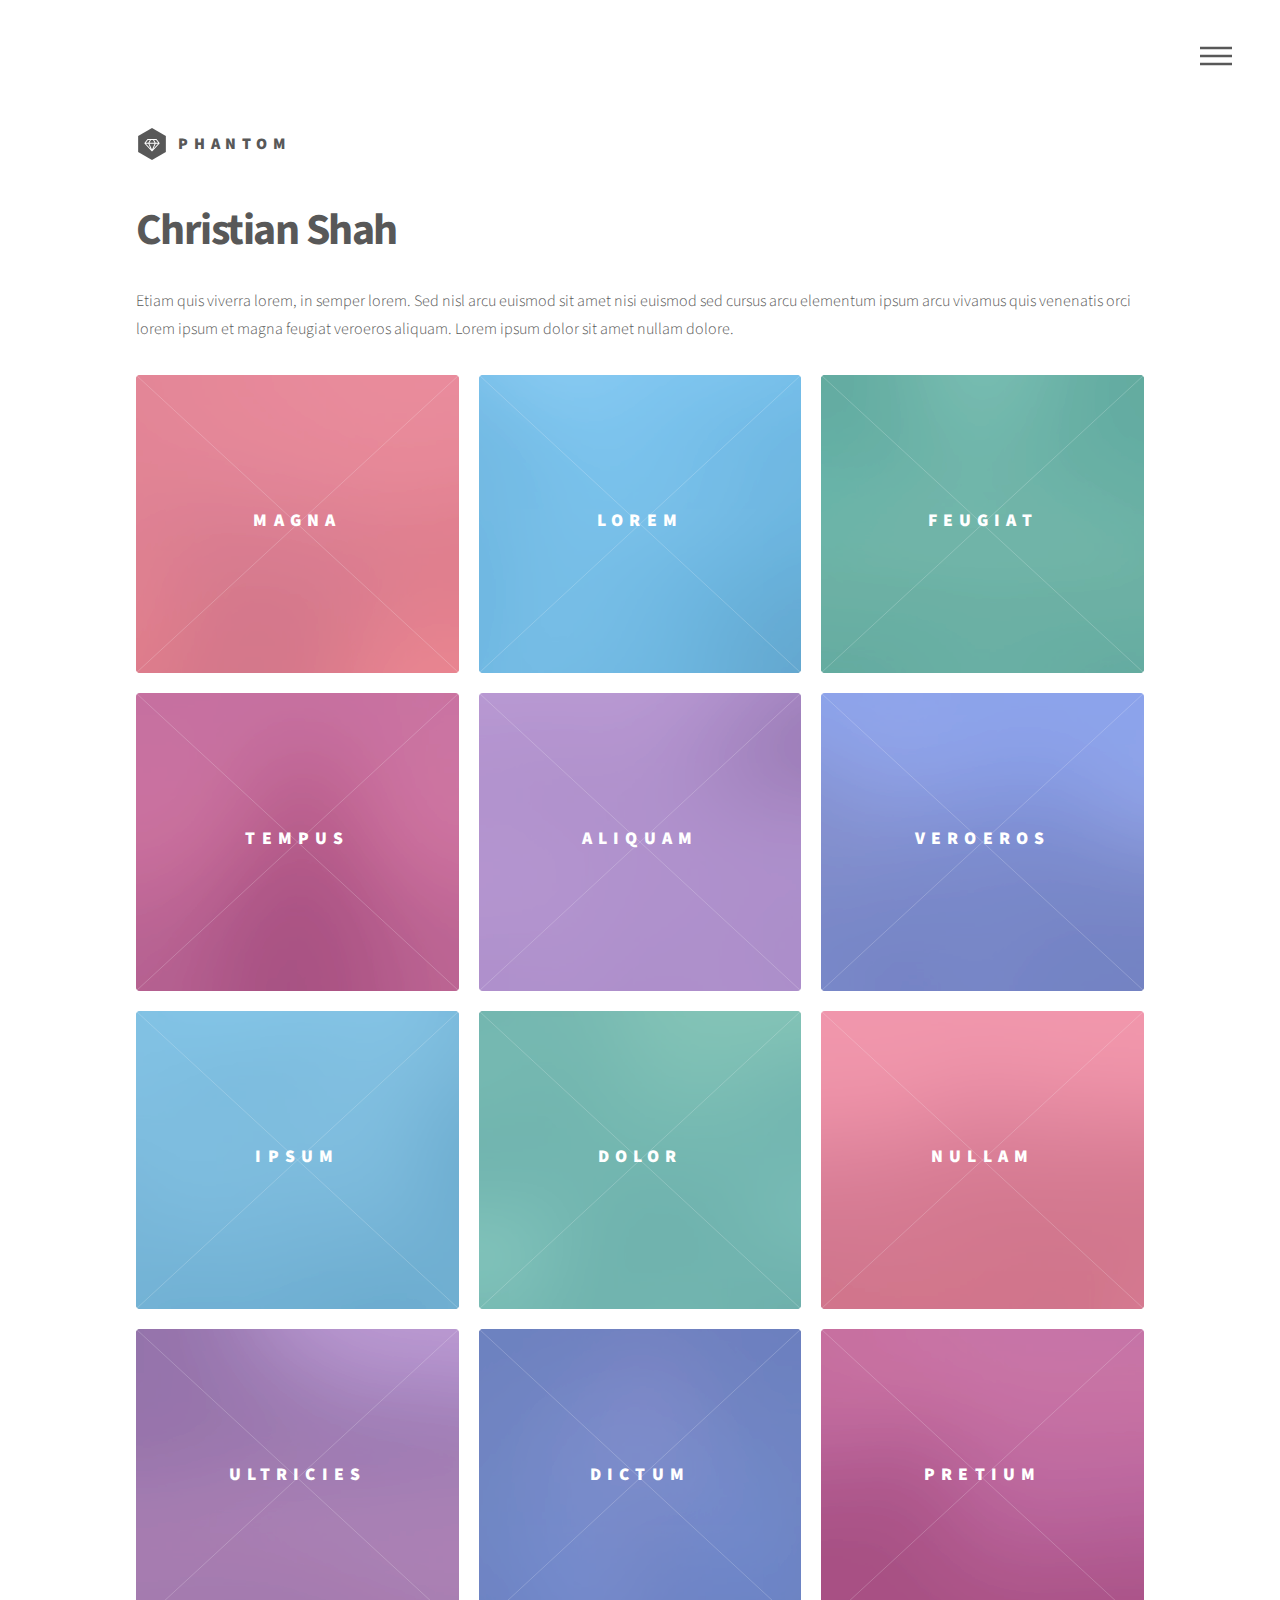
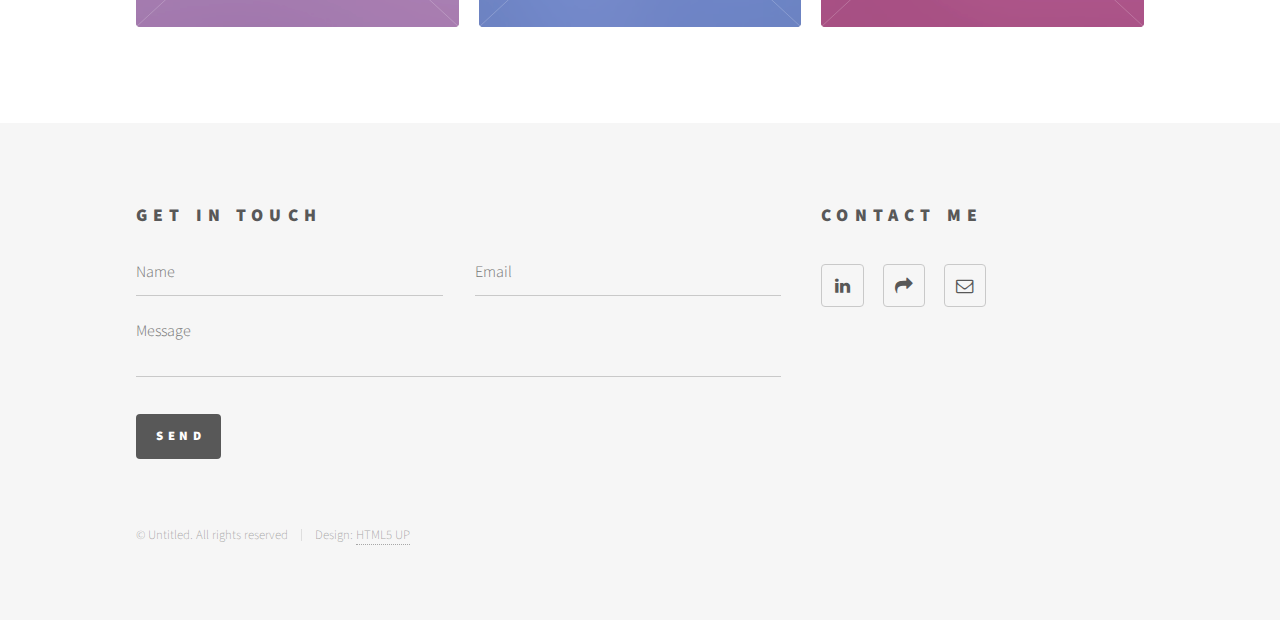
==== commit 36f66438: "changes" ====
--- a/phantom/index.html
+++ b/phantom/index.html
@@ -42,10 +42,12 @@
 						<h2>Menu</h2>
 						<ul>
 							<li><a href="index.html">Home</a></li>
-							<li><a href="generic.html">Ipsum veroeros</a></li>
-							<li><a href="generic.html">Tempus etiam</a></li>
-							<li><a href="generic.html">Consequat dolor</a></li>
-							<li><a href="elements.html">Elements</a></li>
+							<li><a href="generic.html">Who is Christian Shah?</a></li>
+							<li><a href="generic.html">Squash</a></li>
+							<li><a href="generic.html">The Haverford School</a></li>
+							<li><a href="elements.html">
+								
+							</a></li>
 						</ul>
 					</nav>
 
@@ -53,8 +55,8 @@
 					<div id="main">
 						<div class="inner">
 							<header>
-								<h1>This is Phantom, a free, fully responsive site<br />
-								template designed by <a href="http://html5up.net">HTML5 UP</a>.</h1>
+								<h1>Christian Shah<br />
+								<a href="http://html5up.net"></a></h1>
 								<p>Etiam quis viverra lorem, in semper lorem. Sed nisl arcu euismod sit amet nisi euismod sed cursus arcu elementum ipsum arcu vivamus quis venenatis orci lorem ipsum et magna feugiat veroeros aliquam. Lorem ipsum dolor sit amet nullam dolore.</p>
 							</header>
 							<section class="tiles">
@@ -215,16 +217,12 @@
 								</form>
 							</section>
 							<section>
-								<h2>Follow</h2>
+								<h2>Contact Me</h2>
 								<ul class="icons">
-									<li><a href="#" class="icon style2 fa-twitter"><span class="label">Twitter</span></a></li>
-									<li><a href="#" class="icon style2 fa-facebook"><span class="label">Facebook</span></a></li>
-									<li><a href="#" class="icon style2 fa-instagram"><span class="label">Instagram</span></a></li>
-									<li><a href="#" class="icon style2 fa-dribbble"><span class="label">Dribbble</span></a></li>
-									<li><a href="#" class="icon style2 fa-github"><span class="label">GitHub</span></a></li>
-									<li><a href="#" class="icon style2 fa-500px"><span class="label">500px</span></a></li>
-									<li><a href="#" class="icon style2 fa-phone"><span class="label">Phone</span></a></li>
-									<li><a href="#" class="icon style2 fa-envelope-o"><span class="label">Email</span></a></li>
+									<li><a href="https://www.linkedin.com/in/christian-shah-15ba0a115?trk=hp-identity-headline" class="icon style2 fa-linkedin"><span class="label"></span></a></li>
+									<li><a href="#" class="icon style2 fa-share"><span class="label"></span></a></li>
+							
+									<li><a href="http://gmail.com" class="icon style2 fa-envelope-o"><span class="label">Email</span></a></li>
 								</ul>
 							</section>
 							<ul class="copyright">
